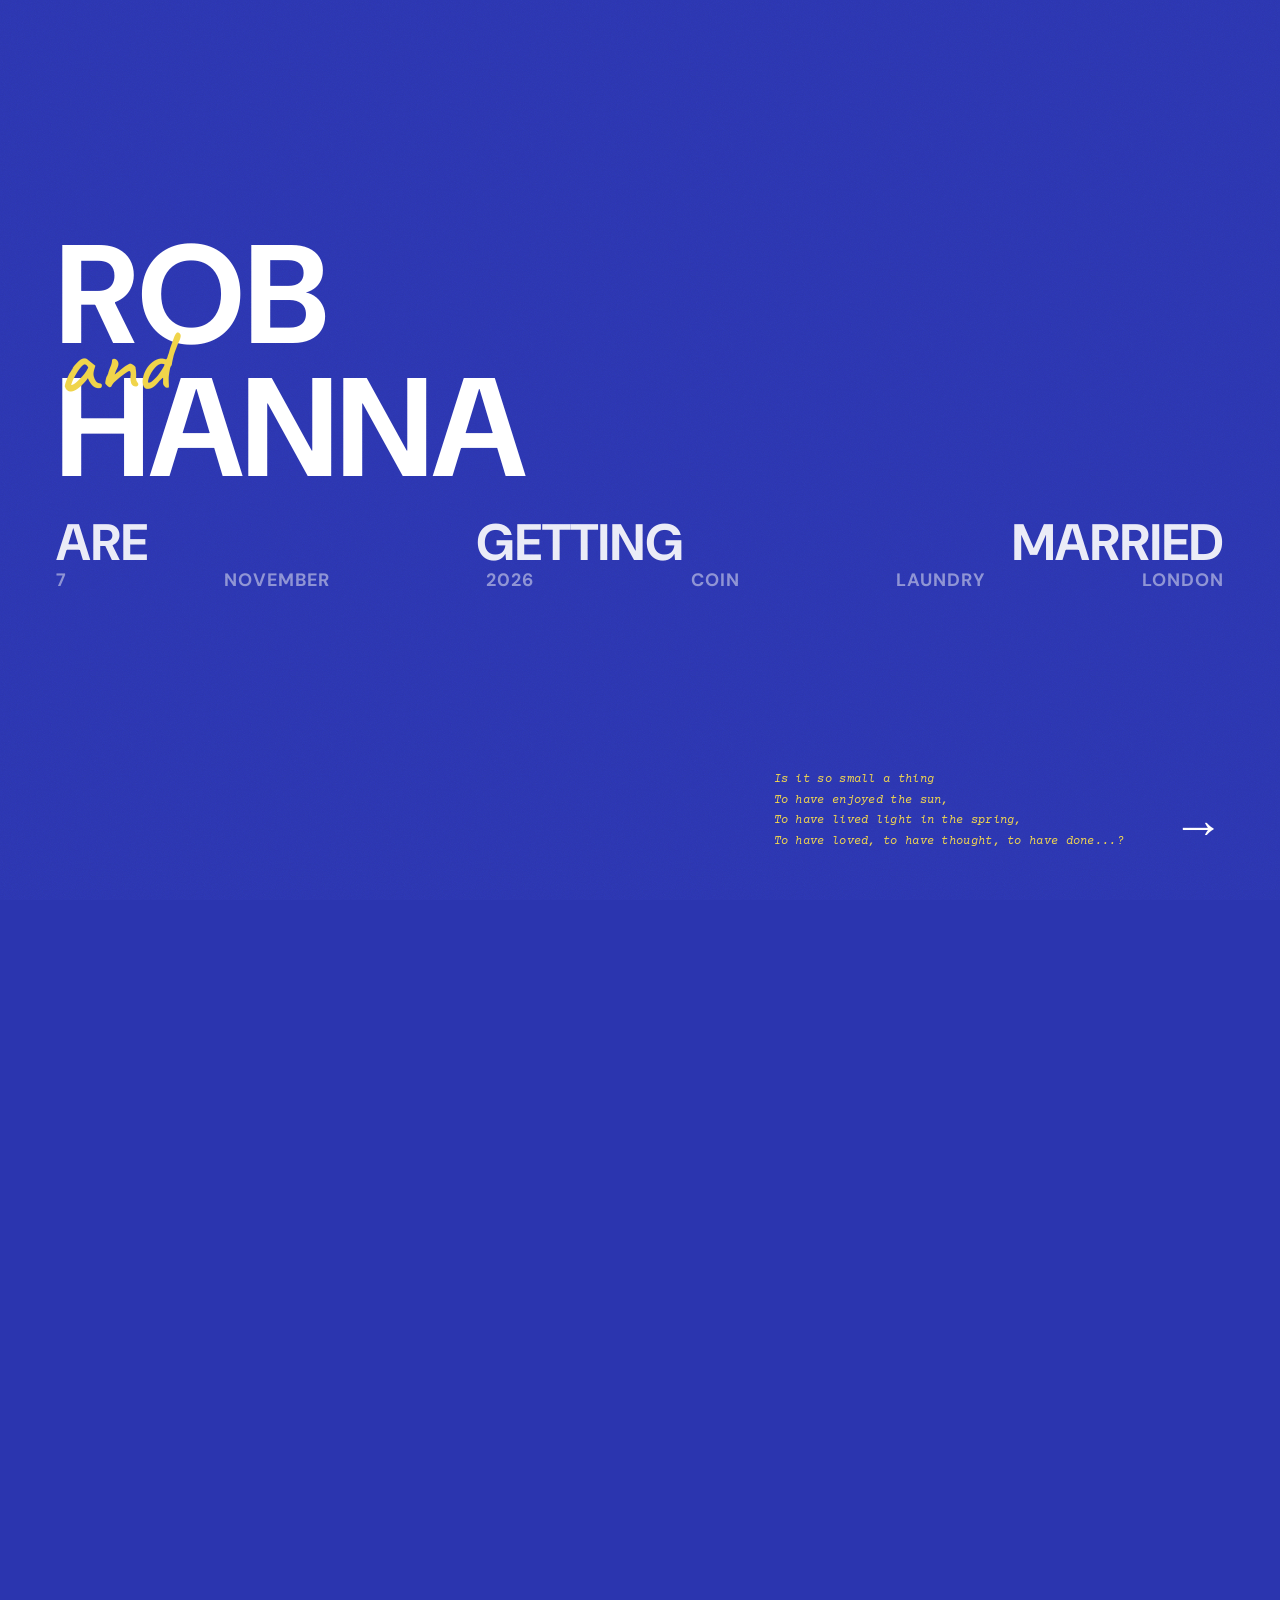
==== index.html @ 5db28fae "some wheel tweaks" ====
<!DOCTYPE html>
<html lang="en">
<head>
<meta charset="UTF-8">
<meta name="viewport" content="width=device-width, initial-scale=1.0">
<title>Rob and Hanna - 7.11.26</title>
<link rel="stylesheet" href="styles.css">
</head>
<body class="entrance-open">

<!-- ENTRANCE -->
<div id="entrance">
  <canvas id="reflections-canvas"></canvas>
  <div id="disco-container"><canvas id="disco-canvas"></canvas></div>

  <div class="entrance-top">
    <div class="eye-chart">
      <div class="eye-names-wrap">
        <span class="eye-line l1">ROB</span>
        <span class="eye-line l3">HANNA</span>
        <span class="eye-are">and</span>
      </div>
      <div class="eye-bottom-row">
        <span class="eye-line l4">ARE</span>
        <span class="eye-line l4">GETTING</span>
        <span class="eye-line l4">MARRIED</span>
      </div>
      <div class="eye-date-row">
        <span class="eye-line l5">7</span>
        <span class="eye-line l5">NOVEMBER</span>
        <span class="eye-line l5">2026</span>
        <span class="eye-line l5">COIN</span>
        <span class="eye-line l5">LAUNDRY</span>
        <span class="eye-line l5">LONDON</span>
      </div>
    </div>
  </div>
  <div class="entrance-bottom">
    <div class="poem">
      <span class="poem-line">Is it so small a thing</span>
      <span class="poem-line">To have enjoyed the sun,</span>
      <span class="poem-line">To have lived light in the spring,</span>
      <span class="poem-line">To have loved, to have thought, to have done...?</span>
    </div>
    <button class="enter-link" onclick="enterSite(); return false;">→</button>
  </div>
</div>

<!-- MAIN SITE -->
<div id="main-site">

  <nav id="nav">
    <span class="nav-brand" onclick="scrollToTop()">Rob and Hanna</span>
    
  </nav>

  <!-- HERO -->
  <div class="hero">
    <div class="hero-nav">
      <a href="#rsvp" onclick="event.preventDefault();smoothTo('rsvp')">RSVP</a>
      <a href="#info" onclick="event.preventDefault();smoothTo('info')">Info</a>
      <a href="#gifts" onclick="event.preventDefault();smoothTo('gifts')">Gifts</a>
    </div>
    <img src="greece.jpg" alt="Rob and Hanna" class="hero-img" onerror="this.style.display='none';" />
    <div class="hero-text">
      
      
    </div>

  </div>

  <!-- RSVP -->
  <div class="section light" id="rsvp">
    <div class="section-inner">

      <div id="rsvp-form-view">
        <span class="section-eyebrow">You're invited</span>
        <h2 class="section-title">Join us</h2>
        <div class="divider"></div><p style="font-family:'Courier Prime',monospace;font-size:15px;color:#666;line-height:1.8;margin-bottom:36px;">Please let us know if you can make it <b>by 01/08/26</b> and send us your song requests for the dancefloor.</p>

        <!-- ATTENDANCE -->
        <label class="field-label">Will you be joining us?</label>
        <div style="display:flex;gap:12px;margin-top:8px;margin-bottom:28px;">
          <button class="toggle-btn active" id="att-yes" onclick="setAttendance(true)">Yes, I'll be there</button>
          <button class="toggle-btn" id="att-no" onclick="setAttendance(false)">Sorry, I can't make it</button>
        </div>

        <!-- NO - just name -->
        <div id="no-rsvp-block" style="display:none;">
          <div class="guests-grid">
            <div class="guest-card">
              <div class="guest-card-title">Your details</div>
              <label class="field-label">Full name</label>
              <input type="text" id="no-name" placeholder="your name..." />
              <div class="form-error" id="no-error"></div>
              <button class="submit-btn" id="submit-no-btn" onclick="submitNo()" style="margin-top:24px;">Send</button>
            </div>
          </div>
        </div>

        <!-- YES - full form -->
        <div id="yes-rsvp-block">
        <div class="guests-grid" id="guests-grid">
          <div class="guest-card" id="col-g1">
            <div class="guest-card-title" id="col1-label">Your details</div>
            <label class="field-label">Full name</label>
            <input type="text" id="g1-name" placeholder="your name..." />
            <label class="field-label">Meal choice</label>
            <div class="pill-grid" id="g1-food-pills">
              <button class="pill" onclick="selectPill(this,'g1-food')">Lamb (wg)</button>
              <button class="pill" onclick="selectPill(this,'g1-food')">Sea Bream (wg) </button>
              <button class="pill" onclick="selectPill(this,'g1-food')">Vegetarian</button>
              <button class="pill" onclick="selectPill(this,'g1-food')">Vegan</button>
            </div>
            <label class="field-label">Allergies or dietary requirements</label>
            <textarea id="g1-allergies" placeholder="let us know of any allergies or dietary requirements..."></textarea>
            <label class="field-label">Star sign</label>
            <div class="pill-grid" id="g1-star-pills">
              <button class="pill" onclick="selectPill(this,'g1-star')">Aries</button>
              <button class="pill" onclick="selectPill(this,'g1-star')">Taurus</button>
              <button class="pill" onclick="selectPill(this,'g1-star')">Gemini</button>
              <button class="pill" onclick="selectPill(this,'g1-star')">Cancer</button>
              <button class="pill" onclick="selectPill(this,'g1-star')">Leo</button>
              <button class="pill" onclick="selectPill(this,'g1-star')">Virgo</button>
              <button class="pill" onclick="selectPill(this,'g1-star')">Libra</button>
              <button class="pill" onclick="selectPill(this,'g1-star')">Scorpio</button>
              <button class="pill" onclick="selectPill(this,'g1-star')">Sagittarius</button>
              <button class="pill" onclick="selectPill(this,'g1-star')">Capricorn</button>
              <button class="pill" onclick="selectPill(this,'g1-star')">Aquarius</button>
              <button class="pill" onclick="selectPill(this,'g1-star')">Pisces</button>
            </div>
            <label class="field-label">Song request</label>
            <div id="g1-song"><div class="song-row"><input type="text" placeholder="song &amp; artist..." /></div></div>
          </div>

        </div>

        <div class="form-error" id="form-error"></div>
        <button class="submit-btn" id="submit-rsvp-btn" onclick="submitRSVP()">Confirm RSVP</button>
        </div><!-- /yes-rsvp-block -->
      </div>

      <div id="rsvp-thankyou" style="display:none;">
        <div class="thankyou-wrap">
          <div class="check-circle">✓</div>
          <h2 class="section-title" style="color:var(--blue);">Thank you</h2>
          <p id="thankyou-msg">Your RSVP has been received.</p>
        </div>
      </div>

    </div>
  </div>

  <!-- INFO -->
  <div class="section light" id="info">
    <div class="section-inner">
      <span class="section-eyebrow">The details</span>
      <h2 class="section-title">On the day</h2>
      <div class="divider"></div>

      <!-- VENUE -->
      <div class="info-card">
        <div class="info-card-title">The Venue</div>
        <p><strong>Coin Laundry</strong><br>70 Exmouth Market, London EC1R 4QP</p>
        <p>Nearest tube: <strong>Farringdon</strong> (5 min walk) or <strong>Angel</strong> (10 min walk)</p>
      </div>

      <!-- TIMELINE -->
      <div class="info-card">
        <div class="info-card-title">The Day</div>
        <div class="alt-timeline">
          <div class="alt-item left"><div class="alt-dot"></div><div><div class="alt-time">3:00pm</div><div class="alt-heading">Arrive</div></div></div>
          <div class="alt-item right"><div class="alt-dot"></div><div><div class="alt-time">3:30pm</div><div class="alt-heading">Welcome Drinks</div><div class="alt-desc">Come say hello</div></div></div>
<div class="alt-item right"><div class="alt-dot"></div><div><div class="alt-time">5:00pm</div><div class="alt-heading">Wedding Breakfast</div><div class="alt-desc">Sit down, eat well, enjoy</div></div></div>
          <div class="alt-item left"><div class="alt-dot"></div><div><div class="alt-time">7:00pm</div><div class="alt-heading">Speeches &amp; Cake</div><div class="alt-desc">Kind words and something sweet</div></div></div>
          <div class="alt-item right"><div class="alt-dot"></div><div><div class="alt-time">8:00pm</div><div class="alt-heading">Dancing</div><div class="alt-desc">The dancefloor is yours</div></div></div>
          <div class="alt-item left"><div class="alt-dot"></div><div><div class="alt-time">Midnight</div><div class="alt-heading">Last Orders</div><div class="alt-desc">You don't have to go home but you can't stay hereeee</div></div></div>
        </div>
        <p class="alt-note"></p>
        </div>

      <div class="info-card">
        <div class="info-card-title">Good to Know</div>
        <p>Dress Code: Wedding Flexible</p>
        <p>Babies in arms are welcome.</p>
      </div>

      <div class="info-card">
        <div class="info-card-title">Questions?</div>
        <p>Drop us a message and we'll get back to you.</p>
      </div>
    </div>
  </div>

  <!-- GIFTS -->
  <div class="section" id="gifts" class="light">
    <div class="section-inner">
      <span class="section-eyebrow">Gifts</span>
      <h2 class="section-title">Gift list</h2>
      <div class="divider"></div>
      <div class="gift-card">
        <p>Honestly we are just excited to spend the day with you but if you'd like to make a small contribution to our honeymoon fund to Thailand and Australia that would be majorly appreciated.</p>
        <p class="gift-soon">More details to be shared closer to the time.</p>
      </div>

      <div class="roulette">
        <div class="roulette-title">Spin the honeymoon wheel</div>
        <p class="roulette-intro">Can't decide what to give? Don't. Let fate assign you one very specific piece of our honeymoon. No refunds, no swaps, no negotiating with the wheel.</p>

        <div class="roulette-stage">
          <div class="wheel-slot">
            <div class="wheel-wrap">
              <canvas id="wheel" width="900" height="900" aria-label="Honeymoon gift roulette wheel"></canvas>
            </div>
            <button class="spin-btn" id="spin-btn" onclick="spinWheel()">Spin!</button>
          </div>

          <div class="roulette-panel">
            <div class="roulette-result" id="roulette-result" aria-live="polite"></div>
          </div>
        </div>

        <p class="roulette-smallprint">Entirely optional, mildly ridiculous, and genuinely appreciated. The wheel is not legally binding.</p>
      </div>
    </div>
  </div>

  <footer>
    <div class="footer-date">7 · XI · MMXXVI · London</div>
  </footer>

</div>

<script src="app.js"></script>

<script type="module" src="discoball.js"></script>
</body>
</html>
---- styles.css ----
@import url('https://fonts.googleapis.com/css2?family=Cormorant+Garamond:wght@300;400;500;600&family=DM+Sans:wght@200;300;400;500&family=Bodoni+Moda:ital,opsz,wght@0,6..96,400;0,6..96,700;0,6..96,900;1,6..96,400&family=Great+Vibes&family=Caveat:wght@400;500&family=Courier+Prime:ital@0;1&display=swap');

:root {
  --blue: #2b35af;
  --blue-dark: #1e2680;
  --blue-mid: #3540c0;
  --burgundy: #2b35af;
  --blue-grey: #7A9EA8;
  --red: #f0d44a;
  --pink: #d4607a;
  --cream: #f7f8fc;
  --cream-light: #f7f8fc;
  --gold: #7A9EA8;
  --white: #ffffff;
  --muted: rgba(43,53,175,0.45);
  --border: rgba(43,53,175,0.12);
}

* { box-sizing: border-box; margin: 0; padding: 0; }
html { scroll-behavior: smooth; }

body {
  background: var(--blue);
  color: var(--white);
  font-family: 'DM Sans', sans-serif;
  font-weight: 300;
  min-height: 100vh;
  overflow-x: hidden;
}

body.entrance-open {
  overflow: hidden;
}


/* HERO NAV */
.hero-nav {
  position: absolute;
  top: 20px;
  left: 24px;
  z-index: 10;
  display: flex;
  gap: 28px;
}

.hero-nav a {
  font-family: 'DM Sans', sans-serif;
  font-weight: 800;
  font-size: 15px;
  color: white;
  text-decoration: none;
  text-transform: uppercase;
  letter-spacing: 2px;
  transition: opacity 0.2s;
}

.hero-nav a:hover { opacity: 0.6; }

a:focus-visible,
button:focus-visible,
input[type="text"]:focus-visible,
input[type="password"]:focus-visible {
  outline: 2px solid var(--pink);
  outline-offset: 3px;
}

/* ENTRANCE */
#entrance {
  position: fixed;
  inset: 0;
  background: var(--blue);
  z-index: 1000;
  display: flex;
  flex-direction: column;
  justify-content: space-between;
  padding: 48px 56px;
  transition: opacity 0.8s ease;
}

#entrance::after {
  content: '';
  position: absolute;
  inset: 0;
  pointer-events: none;
  opacity: 0.18;
  background-image: url("data:image/svg+xml,%3Csvg viewBox='0 0 256 256' xmlns='http://www.w3.org/2000/svg'%3E%3Cfilter id='noise'%3E%3CfeTurbulence type='fractalNoise' baseFrequency='0.9' numOctaves='4' stitchTiles='stitch'/%3E%3C/filter%3E%3Crect width='100%25' height='100%25' filter='url(%23noise)'/%3E%3C/svg%3E");
  background-size: 200px 200px;
  mix-blend-mode: overlay;
}

#entrance.fade-out {
  opacity: 0;
  pointer-events: none;
}

.entrance-top {
  flex: 1;
  display: flex;
  flex-direction: column;
  align-items: center;
  justify-content: center;
}

.eye-chart {
  display: flex;
  flex-direction: column;
  width: 100%;
}

.eye-line {
  font-family: 'DM Sans', sans-serif;
  font-weight: 700;
  color: white;
  text-transform: uppercase;
  line-height: 0.95;
  display: block;
}

.eye-line.l1 { font-size: clamp(52px, 11vw, 140px); }
.eye-line.l2 { font-size: clamp(52px, 11vw, 140px); opacity: 0.85; }
.eye-line.l3 { font-size: clamp(52px, 11vw, 140px); }
.eye-names-wrap {
  position: relative;
  display: flex;
  flex-direction: column;
  line-height: 0.95;
}

.eye-are {
  font-family: 'Caveat', cursive;
  font-size: clamp(36px, 7vw, 88px);
  color: #f0d44a;
  font-weight: 500;
  position: absolute;
  top: 50%;
  left: 0;
  transform: translateY(-50%) rotate(-3deg);
  line-height: 1;
  z-index: 2;
  white-space: nowrap;
}
.eye-bottom-row {
  display: flex;
  justify-content: space-between;
  width: 100%;
  margin-top: 24px;
}
.eye-line.l4 { font-size: clamp(20px, 4vw, 52px); opacity: 0.9; }
.eye-date-row {
  display: flex;
  justify-content: space-between;
  width: 100%;
  margin-top: 4px;
}
.eye-line.l5 { font-size: clamp(9px, 1.5vw, 18px); opacity: 0.45; letter-spacing: 1px; }

.entrance-bottom {
  display: flex;
  align-items: flex-end;
  justify-content: space-between;
}

.entrance-bottom-right {
  display: flex;
  align-items: flex-end;
  gap: 20px;
}

.poem {
  max-width: 360px;
  margin-left: auto;
  margin-right: 48px;
}

.poem-line {
  font-family: 'Courier Prime', monospace;
  font-size: 12px;
  font-style: italic;
  font-weight: 400;
  color: #f0d44a;
  line-height: 1.7;
  display: block;
  text-align: left;
  letter-spacing: 0.3px;
}


@keyframes fadeUp { to { opacity: 1; transform: translateY(0); } }
@keyframes fadeInFull { to { opacity: 1; } }
@keyframes fadeInHalf { to { opacity: 1; } }

.enter-link {
  background: none;
  border: none;
  color: white;
  font-size: 52px;
  font-weight: 500;
  cursor: pointer;
  padding: 0;
  text-decoration: none;
  transition: all 0.3s;
  line-height: 1;
  align-self: flex-end;
}
.enter-link:hover { transform: translateX(12px); opacity: 0.7; }

/* MAIN SITE */
#main-site { 
  opacity: 0;
  min-height: 100vh;
  pointer-events: none;
}
#main-site.visible { 
  opacity: 1;
  pointer-events: all;
  transition: opacity 0.4s ease;
}

/* NAV */
nav {
  display: none;
}

.nav-brand { display: none; }

.nav-links { display: flex; gap: 0; list-style: none; }

.nav-links li::after {
  content: ',';
  font-family: 'DM Sans', sans-serif;
  font-size: 13px;
  color: white;
  margin-right: 6px;
}

.nav-links li:last-child::after { content: ''; margin-right: 0; }

.nav-links a {
  font-family: 'DM Sans', sans-serif;
  font-size: 13px;
  color: var(--blue);
  text-decoration: none;
  transition: opacity 0.2s;
  margin-right: 2px;
}
.nav-links a:hover { opacity: 0.6; }

.nav-toggle {
  display: none;
  background: none;
  border: none;
  color: var(--blue);
  font-size: 22px;
  cursor: pointer;
}

/* HERO */
.hero {
  width: 100%;
  height: 100vh;
  position: relative;
  display: flex;
  align-items: flex-end;
  overflow: hidden;
}

.hero-img {
  position: absolute;
  inset: 0;
  width: 100%;
  height: 100%;
  object-fit: cover;
  object-position: center 65%;
  filter: none;
}

.hero::before {
  display: none;
}

.hero-text {
  position: relative;
  z-index: 2;
  padding: 48px;
  width: 100%;
}

.hero-names {
  font-family: 'DM Sans', sans-serif;
  font-size: clamp(52px, 8vw, 96px);
  font-weight: 400;
  font-style: normal;
  color: var(--white);
  line-height: 0.95;
  display: block;
  margin-bottom: 14px;
  letter-spacing: -1px;
}

.hero-date {
  font-family: 'DM Sans', sans-serif;
  font-size: 12px;
  letter-spacing: 2px;
  color: rgba(255,255,255,0.65);
  display: block;
}

.hero-scroll {
  position: absolute;
  bottom: 32px;
  right: 48px;
  z-index: 2;
  font-family: 'DM Sans', sans-serif;
  font-size: 9px;
  letter-spacing: 3px;
  text-transform: uppercase;
  color: rgba(255,255,255,0.35);
  animation: bounce 2s ease-in-out infinite;
}

@keyframes bounce {
  0%, 100% { transform: translateY(0); }
  50% { transform: translateY(6px); }
}

/* DISCO THREE BALL */
#disco-container {
  position: absolute;
  top: 0;
  right: 0;
  width: 200px;
  height: 280px;
  z-index: 6;
  pointer-events: none;
}
#disco-container canvas { display: block; }

/* DISCO REFLECTIONS */
#reflections-canvas {
  position: absolute;
  inset: 0;
  width: 100%;
  height: 100%;
  z-index: 1;
  pointer-events: none;
}

/* SECTIONS */
.section { padding: 90px 48px; }
.section-inner { max-width: 780px; margin: 0 auto; }
.section.light { background: var(--cream); color: var(--burgundy); }
.section.dark { background: var(--burgundy); color: var(--cream); }

.section-eyebrow {
  font-family: 'Courier Prime', monospace;
  font-size: 10px;
  letter-spacing: 4px;
  text-transform: uppercase;
  color: var(--pink);
  margin-bottom: 14px;
  display: block;
}

.section-title {
  font-family: 'DM Sans', sans-serif;
  font-size: clamp(36px, 6vw, 58px);
  font-style: normal;
  font-weight: 700;
  text-transform: uppercase;
  letter-spacing: -1px;
  font-weight: 400;
  line-height: 1.05;
  margin-bottom: 24px;
}

.section.light .section-title { color: var(--blue); }
.section.dark .section-title { color: var(--white); }
.section[style*="fdf8e8"] .section-title { color: var(--burgundy); }
.section[style*="fdf8e8"] .section-eyebrow { color: var(--gold); }

.divider { width: 40px; height: 1px; background: var(--yellow); margin-bottom: 36px; }




/* STAR DROPDOWN */
.star-dropdown {
  width: 100%;
  border: none;
  border-bottom: 1px solid rgba(43,53,175,0.15);
  background: transparent;
  padding: 8px 0;
  font-family: 'Courier Prime', monospace;
  font-size: 14px;
  font-weight: 400;
  color: var(--burgundy);
  outline: none;
  cursor: pointer;
  -webkit-appearance: none;
  appearance: none;
  background-image: url("data:image/svg+xml,%3Csvg xmlns='http://www.w3.org/2000/svg' width='12' height='8' viewBox='0 0 12 8'%3E%3Cpath d='M1 1l5 5 5-5' stroke='%23999' stroke-width='1.5' fill='none' stroke-linecap='round'/%3E%3C/svg%3E");
  background-repeat: no-repeat;
  background-position: right 4px center;
}
.star-dropdown:focus { border-bottom-color: var(--blue); }



/* DRAWING */
.drawing-wrap {
  display: flex;
  justify-content: center;
  margin-top: 24px;
  pointer-events: none;
}

.drawing-img {
  width: 220px;
  opacity: 0.95;
  mix-blend-mode: screen;
}

/* TIMELINE */
.timeline { display: flex; flex-direction: column; gap: 0; margin-top: 16px; }

.timeline-item {
  display: grid;
  grid-template-columns: 20px 2px 1fr;
  gap: 0 16px;
  align-items: flex-start;
  min-height: 60px;
}

.timeline-icon {
  font-size: 18px;
  padding-top: 4px;
  text-align: center;
  color: var(--blue-grey);
  font-family: 'DM Sans', sans-serif;
  font-weight: 300;
}

.timeline-line {
  width: 2px;
  background: var(--blue-grey);
  margin: 6px auto 0;
  flex: 1;
  min-height: 60px;
}

.timeline-item.last .timeline-line { display: none; }

.timeline-content { padding-bottom: 20px; }

.timeline-time {
  font-family: 'Courier Prime', monospace;
  font-size: 10px;
  letter-spacing: 2px;
  text-transform: uppercase;
  color: var(--red);
  margin-bottom: 3px;
}

.timeline-heading {
  font-family: 'Courier Prime', monospace;
  font-size: 15px;
  font-weight: 700;
  text-transform: uppercase;
  letter-spacing: 1px;
  color: var(--burgundy);
  margin-bottom: 3px;
}

.timeline-desc {
  font-family: 'Courier Prime', monospace;
  font-size: 12px;
  color: #888;
  font-style: normal;
  letter-spacing: 0.5px;
}

/* RSVP */
.party-toggle { display: flex;  gap: 12px; margin-bottom: 32px; }
.party-label { font-family: 'Courier Prime', monospace; font-size: 10px; letter-spacing: 3px; text-transform: uppercase; color: #888; }

.toggle-btn {
  padding: 10px 24px;
  border: 1px solid rgba(43,53,175,0.15);
  font-family: 'Courier Prime', monospace;
  font-size: 10px;
  letter-spacing: 2px;
  text-transform: uppercase;
  cursor: pointer;
  background: transparent;
  color: var(--blue);
  transition: all 0.2s;
}
.toggle-btn.active { background: var(--pink); color: white; border-color: var(--pink); }

.guests-grid { display: grid; grid-template-columns: 1fr; gap: 28px; margin-bottom: 24px; }
.guests-grid.two-up { grid-template-columns: 1fr 1fr; }

.guest-card {
  background: white;
  border: 1px solid rgba(43,53,175,0.1);
  padding: 36px;
}
.guest-card:first-child { transform: rotate(-0.3deg); box-shadow: 3px 3px 0 var(--pink); }
.guest-card:last-child  { transform: rotate(0.3deg);  box-shadow: 3px 3px 0 var(--pink); }
.guest-card.hidden { display: none; }

.guest-card-title {
  font-family: 'DM Sans', sans-serif;
  font-size: 22px;
  font-style: normal;
  color: var(--blue);
  margin-bottom: 24px;
  padding-bottom: 16px;
  border-bottom: 1px solid rgba(43,53,175,0.1);
}

.field-label {
  display: block;
  font-family: 'Courier Prime', monospace;
  font-size: 10px;
  letter-spacing: 3px;
  text-transform: uppercase;
  color: #999;
  margin-bottom: 10px;
  margin-top: 24px;
}

input[type="text"], input[type="password"] {
  width: 100%;
  border: none;
  border-bottom: 1px solid rgba(43,53,175,0.15);
  background: transparent;
  padding: 8px 0;
  font-family: 'DM Sans', sans-serif;
  font-size: 15px;
  font-weight: 300;
  color: var(--blue);
  outline: none;
  transition: border-color 0.2s;
}
input:focus { border-bottom-color: var(--blue); }
input::placeholder { color: #ccc; }

textarea {
  width: 100%;
  border: none;
  border-bottom: 1px solid rgba(43,53,175,0.15);
  background: transparent;
  padding: 8px 0;
  font-family: 'DM Sans', sans-serif;
  font-size: 15px;
  font-weight: 300;
  color: var(--blue);
  outline: none;
  transition: border-color 0.2s;
  resize: none;
  min-height: 60px;
}
textarea:focus { border-bottom-color: var(--blue); }
textarea::placeholder { color: #ccc; }

.pill-grid { display: flex; flex-wrap: wrap; gap: 8px; margin-top: 6px; }

.pill {
  padding: 7px 16px;
  border: 1px solid rgba(43,53,175,0.15);
  font-family: 'Courier Prime', monospace;
  font-size: 11px;
  letter-spacing: 1px;
  cursor: pointer;
  background: transparent;
  color: var(--blue);
  transition: all 0.15s;
}
.pill:hover { border-color: var(--blue); }
.pill.selected { background: var(--pink); color: white; border-color: var(--pink); }

.song-row { display: flex; gap: 8px;  margin-bottom: 10px; }
.song-row input { flex: 1; }

.add-song-btn {
  font-family: 'DM Sans', sans-serif;
  font-size: 9px;
  letter-spacing: 2px;
  text-transform: uppercase;
  background: none;
  border: 1px dashed rgba(43,53,175,0.2);
  padding: 8px 16px;
  cursor: pointer;
  color: #999;
  margin-top: 8px;
  transition: all 0.15s;
}
.add-song-btn:hover { border-color: var(--blue); color: var(--blue); }

.form-error { font-size: 12px; color: #c0392b; margin-top: 16px; display: none; letter-spacing: 0.5px; }

.submit-btn {
  width: 100%;
  margin-top: 36px;
  padding: 20px;
  background: var(--blue);
  color: white;
  border: none;
  font-family: 'Courier Prime', monospace;
  font-size: 10px;
  letter-spacing: 4px;
  text-transform: uppercase;
  cursor: pointer;
  transition: background 0.2s;
}
.submit-btn:hover { background: var(--pink); }

/* THANK YOU */
.thankyou-wrap { max-width: 480px; margin: 0 auto; padding: 60px 24px;  }
.check-circle {
  width: 56px; height: 56px;
  border: 1px solid var(--blue);
  border-radius: 50%;
  display: flex;
  align-items: center;
  justify-content: center;
  margin: 0 auto 32px;
  font-size: 18px;
  line-height: 1;
  color: var(--blue);
  animation: popIn 0.4s cubic-bezier(0.34,1.56,0.64,1);
}
@keyframes popIn { from { transform: scale(0); } to { transform: scale(1); } }
.thankyou-wrap p { font-size: 14px; color: #666; line-height: 1.8; margin-bottom: 28px; }
.text-link {
  font-size: 9px; letter-spacing: 3px; text-transform: uppercase;
  color: #999; background: none; border: none; cursor: pointer;
  text-decoration: underline; text-underline-offset: 3px; font-family: 'DM Sans', sans-serif;
}



/* GIFTS */
.gift-card { background: white; border: 1px solid rgba(43,53,175,0.1); padding: 40px; margin-bottom: 20px; transform: rotate(-0.3deg); box-shadow: 3px 3px 0 var(--pink); }
.gift-card p { font-family: 'Courier Prime', monospace; font-size: 14px; color: #555; line-height: 1.8; margin-bottom: 20px; }
.gift-btn { display: inline-block; padding: 14px 32px; background: var(--blue); color: white; text-decoration: none; font-family: 'DM Sans', sans-serif; font-size: 10px; letter-spacing: 3px; text-transform: uppercase; transition: background 0.2s; }
.gift-btn:hover { background: var(--blue-mid); }
.gift-note { font-family: 'Courier Prime', monospace; font-size: 12px; color: #aaa; margin-top: 12px; font-style: italic; }
.gift-soon { font-family: 'Courier Prime', monospace; font-size: 12px; color: #aaa; font-style: italic; margin-top: 0; }

/* GIFT ROULETTE */
.roulette { background: #fff6e0; border: 3px solid #2f1b0e; padding: 40px; margin-bottom: 20px; transform: rotate(-0.6deg); box-shadow: 6px 6px 0 #ff2e88; text-align: center; }
.roulette-title { font-family: 'DM Sans', sans-serif; font-size: 28px; font-weight: 700; letter-spacing: -0.5px; color: #f25c1e; text-transform: uppercase; text-shadow: 2px 2px 0 #ffc233; margin-bottom: 14px; }
.roulette-intro { font-family: 'Courier Prime', monospace; font-size: 14px; color: #6b4a2a; line-height: 1.8; margin-bottom: 28px; }
/* Only the right half of the wheel shows: its centre sits on the left edge of the window. */
.roulette-stage { display: flex; flex-direction: column; align-items: center; gap: 30px; margin-bottom: 4px; }
/* nudged by half the button's overhang so wheel + button sit centred together */
.wheel-slot { position: relative; flex: 0 0 auto; transform: translateX(-57px); --disc: 440px; --edge: 7px; --flare: 16px; }
/* The cut edge: the same wedge, grown outwards, showing through as a dark border. */
.wheel-slot::before {
  content: ''; position: absolute; z-index: 0; background: #2f1b0e;
  inset: calc(var(--flare) * -1) calc(var(--edge) * -1);
  clip-path: polygon(0 50%, 100% 0, 100% 100%);
  -webkit-mask: radial-gradient(circle at var(--edge) 50%, #000 0 calc(var(--disc) + var(--edge)), transparent calc(var(--disc) + var(--edge) + 1px));
          mask: radial-gradient(circle at var(--edge) 50%, #000 0 calc(var(--disc) + var(--edge)), transparent calc(var(--disc) + var(--edge) + 1px));
}
/* A wedge cut out of the card: apex on the wheel's hub, opening out to the rim. */
.wheel-wrap {
  position: relative; z-index: 1; width: 445px; height: 640px; overflow: hidden;
  clip-path: polygon(0 50%, 100% 0, 100% 100%);
}
#wheel {
  position: absolute; top: 50%; left: 0; width: 880px; height: 880px;
  transform: translate(-50%, -50%); border-radius: 50%;
}
.spin-btn {
  position: absolute; top: 50%; left: calc(100% + 18px); transform: translateY(-50%); z-index: 3;
  background: #ff2e88; color: #fff6e0; border: 3px solid #2f1b0e; border-radius: 999px;
  padding: 16px 24px; cursor: pointer; box-shadow: 4px 4px 0 #2f1b0e;
  font-family: 'DM Sans', sans-serif; font-size: 13px; font-weight: 700; letter-spacing: 2px;
  text-transform: uppercase; white-space: nowrap; transition: transform 0.12s, background 0.2s;
}
.spin-btn::before {
  content: ''; position: absolute; left: -22px; top: 50%; transform: translateY(-50%);
  border-top: 13px solid transparent; border-bottom: 13px solid transparent;
  border-right: 22px solid #2f1b0e;
}
.spin-btn:hover:not(:disabled) { background: #ff5ea3; transform: translateY(-50%) scale(1.05) rotate(-2deg); }
.spin-btn:active:not(:disabled) { transform: translateY(-50%) scale(0.97); box-shadow: 2px 2px 0 #2f1b0e; }
.spin-btn:disabled { cursor: not-allowed; background: #f2b705; color: #2f1b0e; }
.roulette-panel { width: 100%; max-width: 460px; text-align: left; }
.roulette-result { margin-top: 22px; min-height: 10px; }
.result-card { background: #ffffff; border: 3px solid #2f1b0e; box-shadow: 4px 4px 0 #00a9a5; padding: 26px 22px; animation: resultIn 0.45s ease-out; }
@keyframes resultIn { from { opacity: 0; transform: translateY(10px) scale(0.97); } to { opacity: 1; transform: none; } }
.result-eyebrow { font-family: 'DM Sans', sans-serif; font-size: 9px; letter-spacing: 3px; text-transform: uppercase; color: #00a9a5; margin-bottom: 10px; }
.result-item { font-family: 'Bodoni Moda', serif; font-size: 24px; line-height: 1.3; color: var(--blue); margin-bottom: 6px; }
.result-price { font-family: 'Courier Prime', monospace; font-size: 13px; color: #f25c1e; margin-bottom: 8px; }
.result-blurb { font-family: 'Courier Prime', monospace; font-size: 12px; color: #777; font-style: italic; line-height: 1.7; margin-bottom: 20px; }
.result-actions { display: flex; gap: 12px; flex-wrap: wrap; }
.respin-btn {
  padding: 14px 26px; background: none; border: 1px solid rgba(43,53,175,0.3); color: var(--blue);
  font-family: 'DM Sans', sans-serif; font-size: 10px; letter-spacing: 3px; text-transform: uppercase; cursor: pointer; transition: background 0.2s;
}
.respin-btn:hover { background: rgba(43,53,175,0.06); }
.roulette-smallprint { font-family: 'Courier Prime', monospace; font-size: 12px; color: #aaa; font-style: italic; margin-top: 22px; line-height: 1.7; }

@media (max-width: 768px) {
  .roulette { padding: 28px 20px; }
  .result-item { font-size: 20px; }
  /* only the wheel row spills into the card's padding; the text keeps it */
  .roulette-stage { gap: 26px; margin: 0 -14px; }
  /* As big as the card allows once the pointer button has its space. */
  .wheel-slot { transform: translateX(-37px); --disc: min(240px, calc(100vw - 153px)); --edge: 5px; --flare: 10px; }
  .wheel-wrap { width: calc(var(--disc) + 5px); height: calc(var(--disc) * 1.45); }
  #wheel { width: calc(var(--disc) * 2); height: calc(var(--disc) * 2); }
  .spin-btn { padding: 10px 12px; font-size: 11px; left: calc(100% + 8px); }
  .roulette-panel { max-width: none; }
}

/* INFO */
.info-card { background: white; border: 1px solid rgba(43,53,175,0.1); padding: 32px; margin-bottom: 16px; }
.info-card:nth-child(odd) { transform: rotate(-0.2deg); }
.info-card:nth-child(even) { transform: rotate(0.2deg); }
.info-card-title { font-family: 'DM Sans', sans-serif; font-size: 26px; font-style: normal;
  font-weight: 700;
  letter-spacing: -0.5px; color: var(--pink); margin-bottom: 14px; padding-bottom: 12px; border-bottom: 1px solid rgba(43,53,175,0.1); }
.info-card p { font-family: 'Courier Prime', monospace; font-size: 13px; color: #555; line-height: 1.8; margin-bottom: 6px; }
.info-card strong { color: var(--blue); font-weight: 500; }
.schedule-row { display: flex; gap: 20px; margin-bottom: 10px; }
.schedule-time { font-size: 10px; letter-spacing: 2px; color: var(--blue); min-width: 50px; margin-top: 3px; text-transform: uppercase; }
.schedule-event { font-size: 14px; color: #555; }

/* FOOTER */
footer { background: var(--blue); padding: 48px;  }
.footer-names { font-family: 'DM Sans', sans-serif; font-size: 24px; font-style: normal;
  font-weight: 700; color: var(--white); margin-bottom: 10px; }
.footer-date { font-size: 10px; letter-spacing: 4px; text-transform: uppercase; color: var(--blue); }

/* RESPONSIVE */
@media (max-width: 768px) {
  nav { padding: 20px 24px; }
  nav.scrolled { padding: 14px 24px; }
  .nav-links { display: none; }
  .nav-toggle { display: block; }
  .nav-links.open { display: flex; flex-direction: column; position: fixed; inset: 0; background: var(--cream);  justify-content: center; gap: 32px; z-index: 99; }
  .nav-links.open li::after { display: none; }
  .nav-links.open a { font-size: 20px; letter-spacing: 2px; color: var(--blue); }
  .hero-text { padding: 32px 24px; }
  .hero-scroll { right: 24px; }
  .section { padding: 60px 24px; }
  .guests-grid.two-up { grid-template-columns: 1fr; }
  footer { padding: 40px 24px; }
}

.alt-timeline { position: relative; padding: 12px 0 8px; margin-top: 8px; }
.alt-timeline::before { content: ''; position: absolute; left: 50%; top: 0; bottom: 0; width: 1px; background: rgba(43,53,175,0.15); transform: translateX(-50%); }
.alt-item { display: flex; align-items: flex-start; margin-bottom: 28px; position: relative; width: 100%; }
.alt-item.left { padding-right: calc(50% + 28px); justify-content: flex-end; text-align: right; }
.alt-item.right { padding-left: calc(50% + 28px); justify-content: flex-start; text-align: left; }
.alt-dot { position: absolute; left: 50%; top: 5px; transform: translateX(-50%); width: 8px; height: 8px; border-radius: 50%; background: var(--blue); border: 2px solid white; box-shadow: 0 0 0 1px var(--blue); z-index: 2; }
.alt-time { font-family: 'Courier Prime', monospace; font-size: 10px; letter-spacing: 2px; text-transform: uppercase; color: var(--blue-grey); margin-bottom: 3px; }
.alt-heading { font-family: 'DM Sans', sans-serif; font-size: 18px; font-style: normal;
  font-weight: 700; color: var(--pink); margin-bottom: 2px; }
.alt-desc { font-family: 'Courier Prime', monospace; font-size: 11px; color: #999; }
.alt-note { font-family: 'Courier Prime', monospace; font-size: 11px; color: #bbb; text-align: center; margin-top: 8px; font-style: italic; }
@media (max-width: 768px) {
  .alt-timeline::before { left: 12px; transform: none; }
  .alt-dot { left: 12px; transform: none; }
  .alt-item.left, .alt-item.right {
    padding-left: 36px;
    padding-right: 0;
    text-align: left;
    justify-content: flex-start;
  }
}
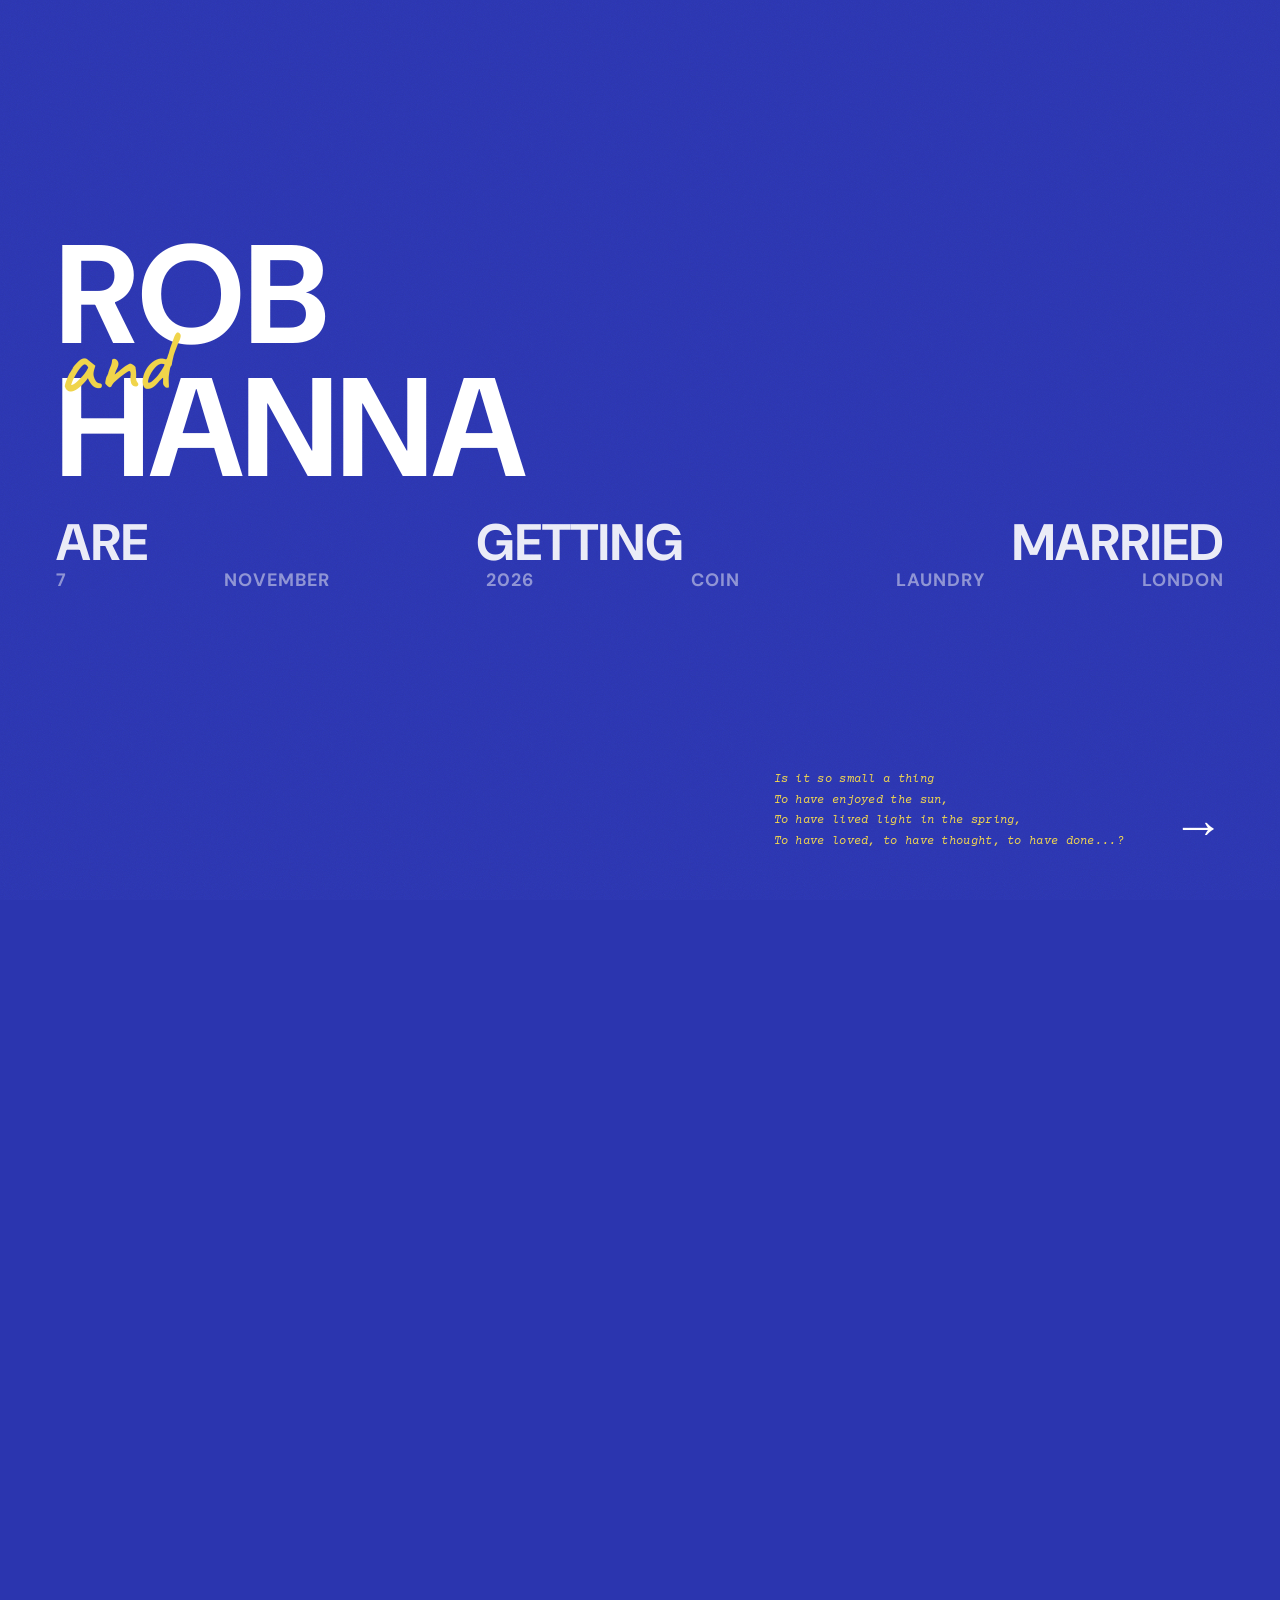
==== commit 71b85bb5: "removed rsvp form" ====
--- a/index.html
+++ b/index.html
@@ -4,7 +4,552 @@
 <meta charset="UTF-8">
 <meta name="viewport" content="width=device-width, initial-scale=1.0">
 <title>Rob and Hanna - 7.11.26</title>
-<link rel="stylesheet" href="styles.css">
+<style>
+@import url('https://fonts.googleapis.com/css2?family=Cormorant+Garamond:wght@300;400;500;600&family=DM+Sans:wght@200;300;400;500&family=Bodoni+Moda:ital,opsz,wght@0,6..96,400;0,6..96,700;0,6..96,900;1,6..96,400&family=Great+Vibes&family=Caveat:wght@400;500&family=Courier+Prime:ital@0;1&display=swap');
+
+:root {
+  --blue: #2b35af;
+  --blue-dark: #1e2680;
+  --blue-mid: #3540c0;
+  --burgundy: #2b35af;
+  --blue-grey: #7A9EA8;
+  --red: #f0d44a;
+  --pink: #d4607a;
+  --cream: #f7f8fc;
+  --cream-light: #f7f8fc;
+  --gold: #7A9EA8;
+  --white: #ffffff;
+  --muted: rgba(43,53,175,0.45);
+  --border: rgba(43,53,175,0.12);
+}
+
+* { box-sizing: border-box; margin: 0; padding: 0; }
+html { scroll-behavior: smooth; }
+
+body {
+  background: var(--blue);
+  color: var(--white);
+  font-family: 'DM Sans', sans-serif;
+  font-weight: 300;
+  min-height: 100vh;
+  overflow-x: hidden;
+}
+
+body.entrance-open {
+  overflow: hidden;
+}
+
+
+/* HERO NAV */
+.hero-nav {
+  position: absolute;
+  top: 20px;
+  left: 24px;
+  z-index: 10;
+  display: flex;
+  gap: 28px;
+}
+
+.hero-nav a {
+  font-family: 'DM Sans', sans-serif;
+  font-weight: 800;
+  font-size: 15px;
+  color: white;
+  text-decoration: none;
+  text-transform: uppercase;
+  letter-spacing: 2px;
+  transition: opacity 0.2s;
+}
+
+.hero-nav a:hover { opacity: 0.6; }
+
+a:focus-visible,
+button:focus-visible,
+input[type="text"]:focus-visible,
+input[type="password"]:focus-visible {
+  outline: 2px solid var(--pink);
+  outline-offset: 3px;
+}
+
+/* ENTRANCE */
+#entrance {
+  position: fixed;
+  inset: 0;
+  background: var(--blue);
+  z-index: 1000;
+  display: flex;
+  flex-direction: column;
+  justify-content: space-between;
+  padding: 48px 56px;
+  transition: opacity 0.8s ease;
+}
+
+#entrance::after {
+  content: '';
+  position: absolute;
+  inset: 0;
+  pointer-events: none;
+  opacity: 0.18;
+  background-image: url("data:image/svg+xml,%3Csvg viewBox='0 0 256 256' xmlns='http://www.w3.org/2000/svg'%3E%3Cfilter id='noise'%3E%3CfeTurbulence type='fractalNoise' baseFrequency='0.9' numOctaves='4' stitchTiles='stitch'/%3E%3C/filter%3E%3Crect width='100%25' height='100%25' filter='url(%23noise)'/%3E%3C/svg%3E");
+  background-size: 200px 200px;
+  mix-blend-mode: overlay;
+}
+
+#entrance.fade-out {
+  opacity: 0;
+  pointer-events: none;
+}
+
+.entrance-top {
+  flex: 1;
+  display: flex;
+  flex-direction: column;
+  align-items: center;
+  justify-content: center;
+}
+
+.eye-chart {
+  display: flex;
+  flex-direction: column;
+  width: 100%;
+}
+
+.eye-line {
+  font-family: 'DM Sans', sans-serif;
+  font-weight: 700;
+  color: white;
+  text-transform: uppercase;
+  line-height: 0.95;
+  display: block;
+}
+
+.eye-line.l1 { font-size: clamp(52px, 11vw, 140px); }
+.eye-line.l2 { font-size: clamp(52px, 11vw, 140px); opacity: 0.85; }
+.eye-line.l3 { font-size: clamp(52px, 11vw, 140px); }
+.eye-names-wrap {
+  position: relative;
+  display: flex;
+  flex-direction: column;
+  line-height: 0.95;
+}
+
+.eye-are {
+  font-family: 'Caveat', cursive;
+  font-size: clamp(36px, 7vw, 88px);
+  color: #f0d44a;
+  font-weight: 500;
+  position: absolute;
+  top: 50%;
+  left: 0;
+  transform: translateY(-50%) rotate(-3deg);
+  line-height: 1;
+  z-index: 2;
+  white-space: nowrap;
+}
+.eye-bottom-row {
+  display: flex;
+  justify-content: space-between;
+  width: 100%;
+  margin-top: 24px;
+}
+.eye-line.l4 { font-size: clamp(20px, 4vw, 52px); opacity: 0.9; }
+.eye-date-row {
+  display: flex;
+  justify-content: space-between;
+  width: 100%;
+  margin-top: 4px;
+}
+.eye-line.l5 { font-size: clamp(9px, 1.5vw, 18px); opacity: 0.45; letter-spacing: 1px; }
+
+.entrance-bottom {
+  display: flex;
+  align-items: flex-end;
+  justify-content: space-between;
+}
+
+.entrance-bottom-right {
+  display: flex;
+  align-items: flex-end;
+  gap: 20px;
+}
+
+.poem {
+  max-width: 360px;
+  margin-left: auto;
+  margin-right: 48px;
+}
+
+.poem-line {
+  font-family: 'Courier Prime', monospace;
+  font-size: 12px;
+  font-style: italic;
+  font-weight: 400;
+  color: #f0d44a;
+  line-height: 1.7;
+  display: block;
+  text-align: left;
+  letter-spacing: 0.3px;
+}
+
+
+@keyframes fadeUp { to { opacity: 1; transform: translateY(0); } }
+@keyframes fadeInFull { to { opacity: 1; } }
+@keyframes fadeInHalf { to { opacity: 1; } }
+
+.enter-link {
+  background: none;
+  border: none;
+  color: white;
+  font-size: 52px;
+  font-weight: 500;
+  cursor: pointer;
+  padding: 0;
+  text-decoration: none;
+  transition: all 0.3s;
+  line-height: 1;
+  align-self: flex-end;
+}
+.enter-link:hover { transform: translateX(12px); opacity: 0.7; }
+
+/* MAIN SITE */
+#main-site { 
+  opacity: 0;
+  min-height: 100vh;
+  pointer-events: none;
+}
+#main-site.visible { 
+  opacity: 1;
+  pointer-events: all;
+  transition: opacity 0.4s ease;
+}
+
+/* NAV */
+nav {
+  display: none;
+}
+
+.nav-brand { display: none; }
+
+.nav-links { display: flex; gap: 0; list-style: none; }
+
+.nav-links li::after {
+  content: ',';
+  font-family: 'DM Sans', sans-serif;
+  font-size: 13px;
+  color: white;
+  margin-right: 6px;
+}
+
+.nav-links li:last-child::after { content: ''; margin-right: 0; }
+
+.nav-links a {
+  font-family: 'DM Sans', sans-serif;
+  font-size: 13px;
+  color: var(--blue);
+  text-decoration: none;
+  transition: opacity 0.2s;
+  margin-right: 2px;
+}
+.nav-links a:hover { opacity: 0.6; }
+
+.nav-toggle {
+  display: none;
+  background: none;
+  border: none;
+  color: var(--blue);
+  font-size: 22px;
+  cursor: pointer;
+}
+
+/* HERO */
+.hero {
+  width: 100%;
+  height: 100vh;
+  position: relative;
+  display: flex;
+  align-items: flex-end;
+  overflow: hidden;
+}
+
+.hero-img {
+  position: absolute;
+  inset: 0;
+  width: 100%;
+  height: 100%;
+  object-fit: cover;
+  object-position: center 65%;
+  filter: none;
+}
+
+.hero::before {
+  display: none;
+}
+
+.hero-text {
+  position: relative;
+  z-index: 2;
+  padding: 48px;
+  width: 100%;
+}
+
+.hero-names {
+  font-family: 'DM Sans', sans-serif;
+  font-size: clamp(52px, 8vw, 96px);
+  font-weight: 400;
+  font-style: normal;
+  color: var(--white);
+  line-height: 0.95;
+  display: block;
+  margin-bottom: 14px;
+  letter-spacing: -1px;
+}
+
+.hero-date {
+  font-family: 'DM Sans', sans-serif;
+  font-size: 12px;
+  letter-spacing: 2px;
+  color: rgba(255,255,255,0.65);
+  display: block;
+}
+
+.hero-scroll {
+  position: absolute;
+  bottom: 32px;
+  right: 48px;
+  z-index: 2;
+  font-family: 'DM Sans', sans-serif;
+  font-size: 9px;
+  letter-spacing: 3px;
+  text-transform: uppercase;
+  color: rgba(255,255,255,0.35);
+  animation: bounce 2s ease-in-out infinite;
+}
+
+@keyframes bounce {
+  0%, 100% { transform: translateY(0); }
+  50% { transform: translateY(6px); }
+}
+
+/* DISCO THREE BALL */
+#disco-container {
+  position: absolute;
+  top: 0;
+  right: 0;
+  width: 200px;
+  height: 280px;
+  z-index: 6;
+  pointer-events: none;
+}
+#disco-container canvas { display: block; }
+
+/* DISCO REFLECTIONS */
+#reflections-canvas {
+  position: absolute;
+  inset: 0;
+  width: 100%;
+  height: 100%;
+  z-index: 1;
+  pointer-events: none;
+}
+
+/* SECTIONS */
+.section { padding: 90px 48px; }
+.section-inner { max-width: 780px; margin: 0 auto; }
+.section.light { background: var(--cream); color: var(--burgundy); }
+.section.dark { background: var(--burgundy); color: var(--cream); }
+
+.section-eyebrow {
+  font-family: 'Courier Prime', monospace;
+  font-size: 10px;
+  letter-spacing: 4px;
+  text-transform: uppercase;
+  color: var(--pink);
+  margin-bottom: 14px;
+  display: block;
+}
+
+.section-title {
+  font-family: 'DM Sans', sans-serif;
+  font-size: clamp(36px, 6vw, 58px);
+  font-style: normal;
+  font-weight: 700;
+  text-transform: uppercase;
+  letter-spacing: -1px;
+  font-weight: 400;
+  line-height: 1.05;
+  margin-bottom: 24px;
+}
+
+.section.light .section-title { color: var(--blue); }
+.section.dark .section-title { color: var(--white); }
+.section[style*="fdf8e8"] .section-title { color: var(--burgundy); }
+.section[style*="fdf8e8"] .section-eyebrow { color: var(--gold); }
+
+.divider { width: 40px; height: 1px; background: var(--yellow); margin-bottom: 36px; }
+
+
+
+
+/* STAR DROPDOWN */
+.star-dropdown {
+  width: 100%;
+  border: none;
+  border-bottom: 1px solid rgba(43,53,175,0.15);
+  background: transparent;
+  padding: 8px 0;
+  font-family: 'Courier Prime', monospace;
+  font-size: 14px;
+  font-weight: 400;
+  color: var(--burgundy);
+  outline: none;
+  cursor: pointer;
+  -webkit-appearance: none;
+  appearance: none;
+  background-image: url("data:image/svg+xml,%3Csvg xmlns='http://www.w3.org/2000/svg' width='12' height='8' viewBox='0 0 12 8'%3E%3Cpath d='M1 1l5 5 5-5' stroke='%23999' stroke-width='1.5' fill='none' stroke-linecap='round'/%3E%3C/svg%3E");
+  background-repeat: no-repeat;
+  background-position: right 4px center;
+}
+.star-dropdown:focus { border-bottom-color: var(--blue); }
+
+
+
+/* DRAWING */
+.drawing-wrap {
+  display: flex;
+  justify-content: center;
+  margin-top: 24px;
+  pointer-events: none;
+}
+
+.drawing-img {
+  width: 220px;
+  opacity: 0.95;
+  mix-blend-mode: screen;
+}
+
+/* TIMELINE */
+.timeline { display: flex; flex-direction: column; gap: 0; margin-top: 16px; }
+
+.timeline-item {
+  display: grid;
+  grid-template-columns: 20px 2px 1fr;
+  gap: 0 16px;
+  align-items: flex-start;
+  min-height: 60px;
+}
+
+.timeline-icon {
+  font-size: 18px;
+  padding-top: 4px;
+  text-align: center;
+  color: var(--blue-grey);
+  font-family: 'DM Sans', sans-serif;
+  font-weight: 300;
+}
+
+.timeline-line {
+  width: 2px;
+  background: var(--blue-grey);
+  margin: 6px auto 0;
+  flex: 1;
+  min-height: 60px;
+}
+
+.timeline-item.last .timeline-line { display: none; }
+
+.timeline-content { padding-bottom: 20px; }
+
+.timeline-time {
+  font-family: 'Courier Prime', monospace;
+  font-size: 10px;
+  letter-spacing: 2px;
+  text-transform: uppercase;
+  color: var(--red);
+  margin-bottom: 3px;
+}
+
+.timeline-heading {
+  font-family: 'Courier Prime', monospace;
+  font-size: 15px;
+  font-weight: 700;
+  text-transform: uppercase;
+  letter-spacing: 1px;
+  color: var(--burgundy);
+  margin-bottom: 3px;
+}
+
+.timeline-desc {
+  font-family: 'Courier Prime', monospace;
+  font-size: 12px;
+  color: #888;
+  font-style: normal;
+  letter-spacing: 0.5px;
+}
+
+/* GIFTS */
+.gift-card { background: white; border: 1px solid rgba(43,53,175,0.1); padding: 40px; margin-bottom: 20px; transform: rotate(-0.3deg); box-shadow: 3px 3px 0 var(--pink); }
+.gift-card p { font-family: 'Courier Prime', monospace; font-size: 14px; color: #555; line-height: 1.8; margin-bottom: 20px; }
+.gift-btn { display: inline-block; padding: 14px 32px; background: var(--blue); color: white; text-decoration: none; font-family: 'DM Sans', sans-serif; font-size: 10px; letter-spacing: 3px; text-transform: uppercase; transition: background 0.2s; }
+.gift-btn:hover { background: var(--blue-mid); }
+.gift-note { font-family: 'Courier Prime', monospace; font-size: 12px; color: #aaa; margin-top: 12px; font-style: italic; }
+.gift-soon { font-family: 'Courier Prime', monospace; font-size: 12px; color: #aaa; font-style: italic; margin-top: 0; }
+
+/* INFO */
+.info-card { background: white; border: 1px solid rgba(43,53,175,0.1); padding: 32px; margin-bottom: 16px; }
+.info-card:nth-child(odd) { transform: rotate(-0.2deg); }
+.info-card:nth-child(even) { transform: rotate(0.2deg); }
+.info-card-title { font-family: 'DM Sans', sans-serif; font-size: 26px; font-style: normal;
+  font-weight: 700;
+  letter-spacing: -0.5px; color: var(--pink); margin-bottom: 14px; padding-bottom: 12px; border-bottom: 1px solid rgba(43,53,175,0.1); }
+.info-card p { font-family: 'Courier Prime', monospace; font-size: 13px; color: #555; line-height: 1.8; margin-bottom: 6px; }
+.info-card strong { color: var(--blue); font-weight: 500; }
+.schedule-row { display: flex; gap: 20px; margin-bottom: 10px; }
+.schedule-time { font-size: 10px; letter-spacing: 2px; color: var(--blue); min-width: 50px; margin-top: 3px; text-transform: uppercase; }
+.schedule-event { font-size: 14px; color: #555; }
+
+/* FOOTER */
+footer { background: var(--blue); padding: 48px;  }
+.footer-names { font-family: 'DM Sans', sans-serif; font-size: 24px; font-style: normal;
+  font-weight: 700; color: var(--white); margin-bottom: 10px; }
+.footer-date { font-size: 10px; letter-spacing: 4px; text-transform: uppercase; color: var(--blue); }
+
+/* RESPONSIVE */
+@media (max-width: 768px) {
+  nav { padding: 20px 24px; }
+  nav.scrolled { padding: 14px 24px; }
+  .nav-links { display: none; }
+  .nav-toggle { display: block; }
+  .nav-links.open { display: flex; flex-direction: column; position: fixed; inset: 0; background: var(--cream);  justify-content: center; gap: 32px; z-index: 99; }
+  .nav-links.open li::after { display: none; }
+  .nav-links.open a { font-size: 20px; letter-spacing: 2px; color: var(--blue); }
+  .hero-text { padding: 32px 24px; }
+  .hero-scroll { right: 24px; }
+  .section { padding: 60px 24px; }
+  footer { padding: 40px 24px; }
+}
+
+.alt-timeline { position: relative; padding: 12px 0 8px; margin-top: 8px; }
+.alt-timeline::before { content: ''; position: absolute; left: 50%; top: 0; bottom: 0; width: 1px; background: rgba(43,53,175,0.15); transform: translateX(-50%); }
+.alt-item { display: flex; align-items: flex-start; margin-bottom: 28px; position: relative; width: 100%; }
+.alt-item.left { padding-right: calc(50% + 28px); justify-content: flex-end; text-align: right; }
+.alt-item.right { padding-left: calc(50% + 28px); justify-content: flex-start; text-align: left; }
+.alt-dot { position: absolute; left: 50%; top: 5px; transform: translateX(-50%); width: 8px; height: 8px; border-radius: 50%; background: var(--blue); border: 2px solid white; box-shadow: 0 0 0 1px var(--blue); z-index: 2; }
+.alt-time { font-family: 'Courier Prime', monospace; font-size: 10px; letter-spacing: 2px; text-transform: uppercase; color: var(--blue-grey); margin-bottom: 3px; }
+.alt-heading { font-family: 'DM Sans', sans-serif; font-size: 18px; font-style: normal;
+  font-weight: 700; color: var(--pink); margin-bottom: 2px; }
+.alt-desc { font-family: 'Courier Prime', monospace; font-size: 11px; color: #999; }
+.alt-note { font-family: 'Courier Prime', monospace; font-size: 11px; color: #bbb; text-align: center; margin-top: 8px; font-style: italic; }
+@media (max-width: 768px) {
+  .alt-timeline::before { left: 12px; transform: none; }
+  .alt-dot { left: 12px; transform: none; }
+  .alt-item.left, .alt-item.right {
+    padding-left: 36px;
+    padding-right: 0;
+    text-align: left;
+    justify-content: flex-start;
+  }
+}
+</style>
 </head>
 <body class="entrance-open">
 
@@ -57,7 +602,6 @@
   <!-- HERO -->
   <div class="hero">
     <div class="hero-nav">
-      <a href="#rsvp" onclick="event.preventDefault();smoothTo('rsvp')">RSVP</a>
       <a href="#info" onclick="event.preventDefault();smoothTo('info')">Info</a>
       <a href="#gifts" onclick="event.preventDefault();smoothTo('gifts')">Gifts</a>
     </div>
@@ -67,88 +611,6 @@
       
     </div>
 
-  </div>
-
-  <!-- RSVP -->
-  <div class="section light" id="rsvp">
-    <div class="section-inner">
-
-      <div id="rsvp-form-view">
-        <span class="section-eyebrow">You're invited</span>
-        <h2 class="section-title">Join us</h2>
-        <div class="divider"></div><p style="font-family:'Courier Prime',monospace;font-size:15px;color:#666;line-height:1.8;margin-bottom:36px;">Please let us know if you can make it <b>by 01/08/26</b> and send us your song requests for the dancefloor.</p>
-
-        <!-- ATTENDANCE -->
-        <label class="field-label">Will you be joining us?</label>
-        <div style="display:flex;gap:12px;margin-top:8px;margin-bottom:28px;">
-          <button class="toggle-btn active" id="att-yes" onclick="setAttendance(true)">Yes, I'll be there</button>
-          <button class="toggle-btn" id="att-no" onclick="setAttendance(false)">Sorry, I can't make it</button>
-        </div>
-
-        <!-- NO - just name -->
-        <div id="no-rsvp-block" style="display:none;">
-          <div class="guests-grid">
-            <div class="guest-card">
-              <div class="guest-card-title">Your details</div>
-              <label class="field-label">Full name</label>
-              <input type="text" id="no-name" placeholder="your name..." />
-              <div class="form-error" id="no-error"></div>
-              <button class="submit-btn" id="submit-no-btn" onclick="submitNo()" style="margin-top:24px;">Send</button>
-            </div>
-          </div>
-        </div>
-
-        <!-- YES - full form -->
-        <div id="yes-rsvp-block">
-        <div class="guests-grid" id="guests-grid">
-          <div class="guest-card" id="col-g1">
-            <div class="guest-card-title" id="col1-label">Your details</div>
-            <label class="field-label">Full name</label>
-            <input type="text" id="g1-name" placeholder="your name..." />
-            <label class="field-label">Meal choice</label>
-            <div class="pill-grid" id="g1-food-pills">
-              <button class="pill" onclick="selectPill(this,'g1-food')">Lamb (wg)</button>
-              <button class="pill" onclick="selectPill(this,'g1-food')">Sea Bream (wg) </button>
-              <button class="pill" onclick="selectPill(this,'g1-food')">Vegetarian</button>
-              <button class="pill" onclick="selectPill(this,'g1-food')">Vegan</button>
-            </div>
-            <label class="field-label">Allergies or dietary requirements</label>
-            <textarea id="g1-allergies" placeholder="let us know of any allergies or dietary requirements..."></textarea>
-            <label class="field-label">Star sign</label>
-            <div class="pill-grid" id="g1-star-pills">
-              <button class="pill" onclick="selectPill(this,'g1-star')">Aries</button>
-              <button class="pill" onclick="selectPill(this,'g1-star')">Taurus</button>
-              <button class="pill" onclick="selectPill(this,'g1-star')">Gemini</button>
-              <button class="pill" onclick="selectPill(this,'g1-star')">Cancer</button>
-              <button class="pill" onclick="selectPill(this,'g1-star')">Leo</button>
-              <button class="pill" onclick="selectPill(this,'g1-star')">Virgo</button>
-              <button class="pill" onclick="selectPill(this,'g1-star')">Libra</button>
-              <button class="pill" onclick="selectPill(this,'g1-star')">Scorpio</button>
-              <button class="pill" onclick="selectPill(this,'g1-star')">Sagittarius</button>
-              <button class="pill" onclick="selectPill(this,'g1-star')">Capricorn</button>
-              <button class="pill" onclick="selectPill(this,'g1-star')">Aquarius</button>
-              <button class="pill" onclick="selectPill(this,'g1-star')">Pisces</button>
-            </div>
-            <label class="field-label">Song request</label>
-            <div id="g1-song"><div class="song-row"><input type="text" placeholder="song &amp; artist..." /></div></div>
-          </div>
-
-        </div>
-
-        <div class="form-error" id="form-error"></div>
-        <button class="submit-btn" id="submit-rsvp-btn" onclick="submitRSVP()">Confirm RSVP</button>
-        </div><!-- /yes-rsvp-block -->
-      </div>
-
-      <div id="rsvp-thankyou" style="display:none;">
-        <div class="thankyou-wrap">
-          <div class="check-circle">✓</div>
-          <h2 class="section-title" style="color:var(--blue);">Thank you</h2>
-          <p id="thankyou-msg">Your RSVP has been received.</p>
-        </div>
-      </div>
-
-    </div>
   </div>
 
   <!-- INFO -->
@@ -202,26 +664,6 @@
         <p>Honestly we are just excited to spend the day with you but if you'd like to make a small contribution to our honeymoon fund to Thailand and Australia that would be majorly appreciated.</p>
         <p class="gift-soon">More details to be shared closer to the time.</p>
       </div>
-
-      <div class="roulette">
-        <div class="roulette-title">Spin the honeymoon wheel</div>
-        <p class="roulette-intro">Can't decide what to give? Don't. Let fate assign you one very specific piece of our honeymoon. No refunds, no swaps, no negotiating with the wheel.</p>
-
-        <div class="roulette-stage">
-          <div class="wheel-slot">
-            <div class="wheel-wrap">
-              <canvas id="wheel" width="900" height="900" aria-label="Honeymoon gift roulette wheel"></canvas>
-            </div>
-            <button class="spin-btn" id="spin-btn" onclick="spinWheel()">Spin!</button>
-          </div>
-
-          <div class="roulette-panel">
-            <div class="roulette-result" id="roulette-result" aria-live="polite"></div>
-          </div>
-        </div>
-
-        <p class="roulette-smallprint">Entirely optional, mildly ridiculous, and genuinely appreciated. The wheel is not legally binding.</p>
-      </div>
     </div>
   </div>
 
@@ -231,7 +673,38 @@
 
 </div>
 
-<script src="app.js"></script>
+<script>
+
+function enterSite() {
+  const entrance = document.getElementById('entrance');
+  const main = document.getElementById('main-site');
+  document.body.classList.remove('entrance-open');
+  
+  entrance.classList.add('fade-out');
+  
+  setTimeout(() => {
+    entrance.style.display = 'none';
+    window.scrollTo(0, 0);
+    main.classList.add('visible');
+  }, 750);
+}
+
+function scrollToTop() { window.scrollTo({ top: 0, behavior: 'smooth' }); }
+
+function smoothTo(id) {
+  const el = document.getElementById(id);
+  if (el) {
+    setTimeout(() => { el.scrollIntoView({ behavior: 'smooth' }); }, 10);
+  }
+}
+function toggleNav() { document.getElementById('nav-links').classList.toggle('open'); }
+function closeNav() { document.getElementById('nav-links').classList.remove('open'); }
+
+window.addEventListener('scroll', () => {
+  document.getElementById('nav').classList.toggle('scrolled', window.scrollY > 80);
+});
+
+</script>
 
 <script type="module" src="discoball.js"></script>
 </body>
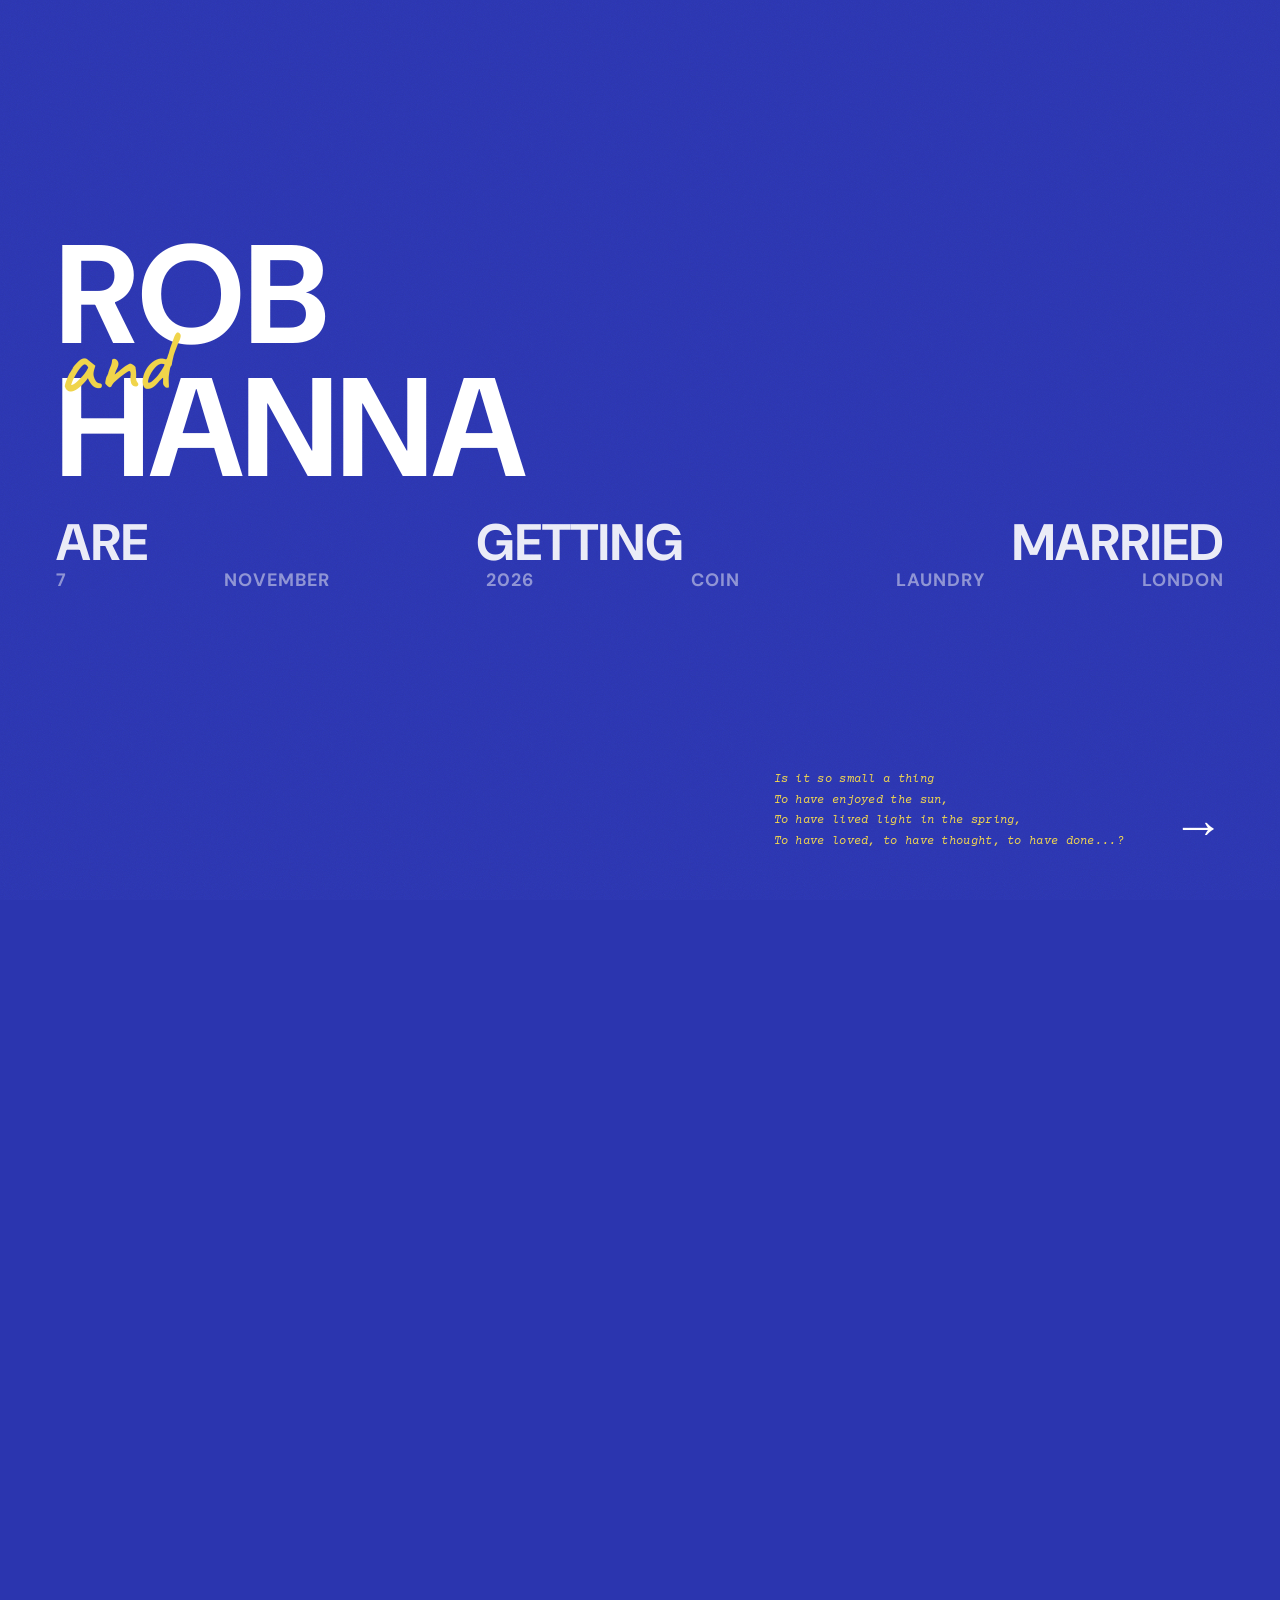
==== commit 2072a610: "Merge main into gift-list-roulette-spinner Resolved index.html conflicts by keeping this branch's ex" ====
--- a/index.html
+++ b/index.html
@@ -4,552 +4,7 @@
 <meta charset="UTF-8">
 <meta name="viewport" content="width=device-width, initial-scale=1.0">
 <title>Rob and Hanna - 7.11.26</title>
-<style>
-@import url('https://fonts.googleapis.com/css2?family=Cormorant+Garamond:wght@300;400;500;600&family=DM+Sans:wght@200;300;400;500&family=Bodoni+Moda:ital,opsz,wght@0,6..96,400;0,6..96,700;0,6..96,900;1,6..96,400&family=Great+Vibes&family=Caveat:wght@400;500&family=Courier+Prime:ital@0;1&display=swap');
-
-:root {
-  --blue: #2b35af;
-  --blue-dark: #1e2680;
-  --blue-mid: #3540c0;
-  --burgundy: #2b35af;
-  --blue-grey: #7A9EA8;
-  --red: #f0d44a;
-  --pink: #d4607a;
-  --cream: #f7f8fc;
-  --cream-light: #f7f8fc;
-  --gold: #7A9EA8;
-  --white: #ffffff;
-  --muted: rgba(43,53,175,0.45);
-  --border: rgba(43,53,175,0.12);
-}
-
-* { box-sizing: border-box; margin: 0; padding: 0; }
-html { scroll-behavior: smooth; }
-
-body {
-  background: var(--blue);
-  color: var(--white);
-  font-family: 'DM Sans', sans-serif;
-  font-weight: 300;
-  min-height: 100vh;
-  overflow-x: hidden;
-}
-
-body.entrance-open {
-  overflow: hidden;
-}
-
-
-/* HERO NAV */
-.hero-nav {
-  position: absolute;
-  top: 20px;
-  left: 24px;
-  z-index: 10;
-  display: flex;
-  gap: 28px;
-}
-
-.hero-nav a {
-  font-family: 'DM Sans', sans-serif;
-  font-weight: 800;
-  font-size: 15px;
-  color: white;
-  text-decoration: none;
-  text-transform: uppercase;
-  letter-spacing: 2px;
-  transition: opacity 0.2s;
-}
-
-.hero-nav a:hover { opacity: 0.6; }
-
-a:focus-visible,
-button:focus-visible,
-input[type="text"]:focus-visible,
-input[type="password"]:focus-visible {
-  outline: 2px solid var(--pink);
-  outline-offset: 3px;
-}
-
-/* ENTRANCE */
-#entrance {
-  position: fixed;
-  inset: 0;
-  background: var(--blue);
-  z-index: 1000;
-  display: flex;
-  flex-direction: column;
-  justify-content: space-between;
-  padding: 48px 56px;
-  transition: opacity 0.8s ease;
-}
-
-#entrance::after {
-  content: '';
-  position: absolute;
-  inset: 0;
-  pointer-events: none;
-  opacity: 0.18;
-  background-image: url("data:image/svg+xml,%3Csvg viewBox='0 0 256 256' xmlns='http://www.w3.org/2000/svg'%3E%3Cfilter id='noise'%3E%3CfeTurbulence type='fractalNoise' baseFrequency='0.9' numOctaves='4' stitchTiles='stitch'/%3E%3C/filter%3E%3Crect width='100%25' height='100%25' filter='url(%23noise)'/%3E%3C/svg%3E");
-  background-size: 200px 200px;
-  mix-blend-mode: overlay;
-}
-
-#entrance.fade-out {
-  opacity: 0;
-  pointer-events: none;
-}
-
-.entrance-top {
-  flex: 1;
-  display: flex;
-  flex-direction: column;
-  align-items: center;
-  justify-content: center;
-}
-
-.eye-chart {
-  display: flex;
-  flex-direction: column;
-  width: 100%;
-}
-
-.eye-line {
-  font-family: 'DM Sans', sans-serif;
-  font-weight: 700;
-  color: white;
-  text-transform: uppercase;
-  line-height: 0.95;
-  display: block;
-}
-
-.eye-line.l1 { font-size: clamp(52px, 11vw, 140px); }
-.eye-line.l2 { font-size: clamp(52px, 11vw, 140px); opacity: 0.85; }
-.eye-line.l3 { font-size: clamp(52px, 11vw, 140px); }
-.eye-names-wrap {
-  position: relative;
-  display: flex;
-  flex-direction: column;
-  line-height: 0.95;
-}
-
-.eye-are {
-  font-family: 'Caveat', cursive;
-  font-size: clamp(36px, 7vw, 88px);
-  color: #f0d44a;
-  font-weight: 500;
-  position: absolute;
-  top: 50%;
-  left: 0;
-  transform: translateY(-50%) rotate(-3deg);
-  line-height: 1;
-  z-index: 2;
-  white-space: nowrap;
-}
-.eye-bottom-row {
-  display: flex;
-  justify-content: space-between;
-  width: 100%;
-  margin-top: 24px;
-}
-.eye-line.l4 { font-size: clamp(20px, 4vw, 52px); opacity: 0.9; }
-.eye-date-row {
-  display: flex;
-  justify-content: space-between;
-  width: 100%;
-  margin-top: 4px;
-}
-.eye-line.l5 { font-size: clamp(9px, 1.5vw, 18px); opacity: 0.45; letter-spacing: 1px; }
-
-.entrance-bottom {
-  display: flex;
-  align-items: flex-end;
-  justify-content: space-between;
-}
-
-.entrance-bottom-right {
-  display: flex;
-  align-items: flex-end;
-  gap: 20px;
-}
-
-.poem {
-  max-width: 360px;
-  margin-left: auto;
-  margin-right: 48px;
-}
-
-.poem-line {
-  font-family: 'Courier Prime', monospace;
-  font-size: 12px;
-  font-style: italic;
-  font-weight: 400;
-  color: #f0d44a;
-  line-height: 1.7;
-  display: block;
-  text-align: left;
-  letter-spacing: 0.3px;
-}
-
-
-@keyframes fadeUp { to { opacity: 1; transform: translateY(0); } }
-@keyframes fadeInFull { to { opacity: 1; } }
-@keyframes fadeInHalf { to { opacity: 1; } }
-
-.enter-link {
-  background: none;
-  border: none;
-  color: white;
-  font-size: 52px;
-  font-weight: 500;
-  cursor: pointer;
-  padding: 0;
-  text-decoration: none;
-  transition: all 0.3s;
-  line-height: 1;
-  align-self: flex-end;
-}
-.enter-link:hover { transform: translateX(12px); opacity: 0.7; }
-
-/* MAIN SITE */
-#main-site { 
-  opacity: 0;
-  min-height: 100vh;
-  pointer-events: none;
-}
-#main-site.visible { 
-  opacity: 1;
-  pointer-events: all;
-  transition: opacity 0.4s ease;
-}
-
-/* NAV */
-nav {
-  display: none;
-}
-
-.nav-brand { display: none; }
-
-.nav-links { display: flex; gap: 0; list-style: none; }
-
-.nav-links li::after {
-  content: ',';
-  font-family: 'DM Sans', sans-serif;
-  font-size: 13px;
-  color: white;
-  margin-right: 6px;
-}
-
-.nav-links li:last-child::after { content: ''; margin-right: 0; }
-
-.nav-links a {
-  font-family: 'DM Sans', sans-serif;
-  font-size: 13px;
-  color: var(--blue);
-  text-decoration: none;
-  transition: opacity 0.2s;
-  margin-right: 2px;
-}
-.nav-links a:hover { opacity: 0.6; }
-
-.nav-toggle {
-  display: none;
-  background: none;
-  border: none;
-  color: var(--blue);
-  font-size: 22px;
-  cursor: pointer;
-}
-
-/* HERO */
-.hero {
-  width: 100%;
-  height: 100vh;
-  position: relative;
-  display: flex;
-  align-items: flex-end;
-  overflow: hidden;
-}
-
-.hero-img {
-  position: absolute;
-  inset: 0;
-  width: 100%;
-  height: 100%;
-  object-fit: cover;
-  object-position: center 65%;
-  filter: none;
-}
-
-.hero::before {
-  display: none;
-}
-
-.hero-text {
-  position: relative;
-  z-index: 2;
-  padding: 48px;
-  width: 100%;
-}
-
-.hero-names {
-  font-family: 'DM Sans', sans-serif;
-  font-size: clamp(52px, 8vw, 96px);
-  font-weight: 400;
-  font-style: normal;
-  color: var(--white);
-  line-height: 0.95;
-  display: block;
-  margin-bottom: 14px;
-  letter-spacing: -1px;
-}
-
-.hero-date {
-  font-family: 'DM Sans', sans-serif;
-  font-size: 12px;
-  letter-spacing: 2px;
-  color: rgba(255,255,255,0.65);
-  display: block;
-}
-
-.hero-scroll {
-  position: absolute;
-  bottom: 32px;
-  right: 48px;
-  z-index: 2;
-  font-family: 'DM Sans', sans-serif;
-  font-size: 9px;
-  letter-spacing: 3px;
-  text-transform: uppercase;
-  color: rgba(255,255,255,0.35);
-  animation: bounce 2s ease-in-out infinite;
-}
-
-@keyframes bounce {
-  0%, 100% { transform: translateY(0); }
-  50% { transform: translateY(6px); }
-}
-
-/* DISCO THREE BALL */
-#disco-container {
-  position: absolute;
-  top: 0;
-  right: 0;
-  width: 200px;
-  height: 280px;
-  z-index: 6;
-  pointer-events: none;
-}
-#disco-container canvas { display: block; }
-
-/* DISCO REFLECTIONS */
-#reflections-canvas {
-  position: absolute;
-  inset: 0;
-  width: 100%;
-  height: 100%;
-  z-index: 1;
-  pointer-events: none;
-}
-
-/* SECTIONS */
-.section { padding: 90px 48px; }
-.section-inner { max-width: 780px; margin: 0 auto; }
-.section.light { background: var(--cream); color: var(--burgundy); }
-.section.dark { background: var(--burgundy); color: var(--cream); }
-
-.section-eyebrow {
-  font-family: 'Courier Prime', monospace;
-  font-size: 10px;
-  letter-spacing: 4px;
-  text-transform: uppercase;
-  color: var(--pink);
-  margin-bottom: 14px;
-  display: block;
-}
-
-.section-title {
-  font-family: 'DM Sans', sans-serif;
-  font-size: clamp(36px, 6vw, 58px);
-  font-style: normal;
-  font-weight: 700;
-  text-transform: uppercase;
-  letter-spacing: -1px;
-  font-weight: 400;
-  line-height: 1.05;
-  margin-bottom: 24px;
-}
-
-.section.light .section-title { color: var(--blue); }
-.section.dark .section-title { color: var(--white); }
-.section[style*="fdf8e8"] .section-title { color: var(--burgundy); }
-.section[style*="fdf8e8"] .section-eyebrow { color: var(--gold); }
-
-.divider { width: 40px; height: 1px; background: var(--yellow); margin-bottom: 36px; }
-
-
-
-
-/* STAR DROPDOWN */
-.star-dropdown {
-  width: 100%;
-  border: none;
-  border-bottom: 1px solid rgba(43,53,175,0.15);
-  background: transparent;
-  padding: 8px 0;
-  font-family: 'Courier Prime', monospace;
-  font-size: 14px;
-  font-weight: 400;
-  color: var(--burgundy);
-  outline: none;
-  cursor: pointer;
-  -webkit-appearance: none;
-  appearance: none;
-  background-image: url("data:image/svg+xml,%3Csvg xmlns='http://www.w3.org/2000/svg' width='12' height='8' viewBox='0 0 12 8'%3E%3Cpath d='M1 1l5 5 5-5' stroke='%23999' stroke-width='1.5' fill='none' stroke-linecap='round'/%3E%3C/svg%3E");
-  background-repeat: no-repeat;
-  background-position: right 4px center;
-}
-.star-dropdown:focus { border-bottom-color: var(--blue); }
-
-
-
-/* DRAWING */
-.drawing-wrap {
-  display: flex;
-  justify-content: center;
-  margin-top: 24px;
-  pointer-events: none;
-}
-
-.drawing-img {
-  width: 220px;
-  opacity: 0.95;
-  mix-blend-mode: screen;
-}
-
-/* TIMELINE */
-.timeline { display: flex; flex-direction: column; gap: 0; margin-top: 16px; }
-
-.timeline-item {
-  display: grid;
-  grid-template-columns: 20px 2px 1fr;
-  gap: 0 16px;
-  align-items: flex-start;
-  min-height: 60px;
-}
-
-.timeline-icon {
-  font-size: 18px;
-  padding-top: 4px;
-  text-align: center;
-  color: var(--blue-grey);
-  font-family: 'DM Sans', sans-serif;
-  font-weight: 300;
-}
-
-.timeline-line {
-  width: 2px;
-  background: var(--blue-grey);
-  margin: 6px auto 0;
-  flex: 1;
-  min-height: 60px;
-}
-
-.timeline-item.last .timeline-line { display: none; }
-
-.timeline-content { padding-bottom: 20px; }
-
-.timeline-time {
-  font-family: 'Courier Prime', monospace;
-  font-size: 10px;
-  letter-spacing: 2px;
-  text-transform: uppercase;
-  color: var(--red);
-  margin-bottom: 3px;
-}
-
-.timeline-heading {
-  font-family: 'Courier Prime', monospace;
-  font-size: 15px;
-  font-weight: 700;
-  text-transform: uppercase;
-  letter-spacing: 1px;
-  color: var(--burgundy);
-  margin-bottom: 3px;
-}
-
-.timeline-desc {
-  font-family: 'Courier Prime', monospace;
-  font-size: 12px;
-  color: #888;
-  font-style: normal;
-  letter-spacing: 0.5px;
-}
-
-/* GIFTS */
-.gift-card { background: white; border: 1px solid rgba(43,53,175,0.1); padding: 40px; margin-bottom: 20px; transform: rotate(-0.3deg); box-shadow: 3px 3px 0 var(--pink); }
-.gift-card p { font-family: 'Courier Prime', monospace; font-size: 14px; color: #555; line-height: 1.8; margin-bottom: 20px; }
-.gift-btn { display: inline-block; padding: 14px 32px; background: var(--blue); color: white; text-decoration: none; font-family: 'DM Sans', sans-serif; font-size: 10px; letter-spacing: 3px; text-transform: uppercase; transition: background 0.2s; }
-.gift-btn:hover { background: var(--blue-mid); }
-.gift-note { font-family: 'Courier Prime', monospace; font-size: 12px; color: #aaa; margin-top: 12px; font-style: italic; }
-.gift-soon { font-family: 'Courier Prime', monospace; font-size: 12px; color: #aaa; font-style: italic; margin-top: 0; }
-
-/* INFO */
-.info-card { background: white; border: 1px solid rgba(43,53,175,0.1); padding: 32px; margin-bottom: 16px; }
-.info-card:nth-child(odd) { transform: rotate(-0.2deg); }
-.info-card:nth-child(even) { transform: rotate(0.2deg); }
-.info-card-title { font-family: 'DM Sans', sans-serif; font-size: 26px; font-style: normal;
-  font-weight: 700;
-  letter-spacing: -0.5px; color: var(--pink); margin-bottom: 14px; padding-bottom: 12px; border-bottom: 1px solid rgba(43,53,175,0.1); }
-.info-card p { font-family: 'Courier Prime', monospace; font-size: 13px; color: #555; line-height: 1.8; margin-bottom: 6px; }
-.info-card strong { color: var(--blue); font-weight: 500; }
-.schedule-row { display: flex; gap: 20px; margin-bottom: 10px; }
-.schedule-time { font-size: 10px; letter-spacing: 2px; color: var(--blue); min-width: 50px; margin-top: 3px; text-transform: uppercase; }
-.schedule-event { font-size: 14px; color: #555; }
-
-/* FOOTER */
-footer { background: var(--blue); padding: 48px;  }
-.footer-names { font-family: 'DM Sans', sans-serif; font-size: 24px; font-style: normal;
-  font-weight: 700; color: var(--white); margin-bottom: 10px; }
-.footer-date { font-size: 10px; letter-spacing: 4px; text-transform: uppercase; color: var(--blue); }
-
-/* RESPONSIVE */
-@media (max-width: 768px) {
-  nav { padding: 20px 24px; }
-  nav.scrolled { padding: 14px 24px; }
-  .nav-links { display: none; }
-  .nav-toggle { display: block; }
-  .nav-links.open { display: flex; flex-direction: column; position: fixed; inset: 0; background: var(--cream);  justify-content: center; gap: 32px; z-index: 99; }
-  .nav-links.open li::after { display: none; }
-  .nav-links.open a { font-size: 20px; letter-spacing: 2px; color: var(--blue); }
-  .hero-text { padding: 32px 24px; }
-  .hero-scroll { right: 24px; }
-  .section { padding: 60px 24px; }
-  footer { padding: 40px 24px; }
-}
-
-.alt-timeline { position: relative; padding: 12px 0 8px; margin-top: 8px; }
-.alt-timeline::before { content: ''; position: absolute; left: 50%; top: 0; bottom: 0; width: 1px; background: rgba(43,53,175,0.15); transform: translateX(-50%); }
-.alt-item { display: flex; align-items: flex-start; margin-bottom: 28px; position: relative; width: 100%; }
-.alt-item.left { padding-right: calc(50% + 28px); justify-content: flex-end; text-align: right; }
-.alt-item.right { padding-left: calc(50% + 28px); justify-content: flex-start; text-align: left; }
-.alt-dot { position: absolute; left: 50%; top: 5px; transform: translateX(-50%); width: 8px; height: 8px; border-radius: 50%; background: var(--blue); border: 2px solid white; box-shadow: 0 0 0 1px var(--blue); z-index: 2; }
-.alt-time { font-family: 'Courier Prime', monospace; font-size: 10px; letter-spacing: 2px; text-transform: uppercase; color: var(--blue-grey); margin-bottom: 3px; }
-.alt-heading { font-family: 'DM Sans', sans-serif; font-size: 18px; font-style: normal;
-  font-weight: 700; color: var(--pink); margin-bottom: 2px; }
-.alt-desc { font-family: 'Courier Prime', monospace; font-size: 11px; color: #999; }
-.alt-note { font-family: 'Courier Prime', monospace; font-size: 11px; color: #bbb; text-align: center; margin-top: 8px; font-style: italic; }
-@media (max-width: 768px) {
-  .alt-timeline::before { left: 12px; transform: none; }
-  .alt-dot { left: 12px; transform: none; }
-  .alt-item.left, .alt-item.right {
-    padding-left: 36px;
-    padding-right: 0;
-    text-align: left;
-    justify-content: flex-start;
-  }
-}
-</style>
+<link rel="stylesheet" href="styles.css">
 </head>
 <body class="entrance-open">
 
@@ -664,6 +119,26 @@
         <p>Honestly we are just excited to spend the day with you but if you'd like to make a small contribution to our honeymoon fund to Thailand and Australia that would be majorly appreciated.</p>
         <p class="gift-soon">More details to be shared closer to the time.</p>
       </div>
+
+      <div class="roulette">
+        <div class="roulette-title">Spin the honeymoon wheel</div>
+        <p class="roulette-intro">Can't decide what to give? Don't. Let fate assign you one very specific piece of our honeymoon. No refunds, no swaps, no negotiating with the wheel.</p>
+
+        <div class="roulette-stage">
+          <div class="wheel-slot">
+            <div class="wheel-wrap">
+              <canvas id="wheel" width="900" height="900" aria-label="Honeymoon gift roulette wheel"></canvas>
+            </div>
+            <button class="spin-btn" id="spin-btn" onclick="spinWheel()">Spin!</button>
+          </div>
+
+          <div class="roulette-panel">
+            <div class="roulette-result" id="roulette-result" aria-live="polite"></div>
+          </div>
+        </div>
+
+        <p class="roulette-smallprint">Entirely optional, mildly ridiculous, and genuinely appreciated. The wheel is not legally binding.</p>
+      </div>
     </div>
   </div>
 
@@ -673,38 +148,7 @@
 
 </div>
 
-<script>
-
-function enterSite() {
-  const entrance = document.getElementById('entrance');
-  const main = document.getElementById('main-site');
-  document.body.classList.remove('entrance-open');
-  
-  entrance.classList.add('fade-out');
-  
-  setTimeout(() => {
-    entrance.style.display = 'none';
-    window.scrollTo(0, 0);
-    main.classList.add('visible');
-  }, 750);
-}
-
-function scrollToTop() { window.scrollTo({ top: 0, behavior: 'smooth' }); }
-
-function smoothTo(id) {
-  const el = document.getElementById(id);
-  if (el) {
-    setTimeout(() => { el.scrollIntoView({ behavior: 'smooth' }); }, 10);
-  }
-}
-function toggleNav() { document.getElementById('nav-links').classList.toggle('open'); }
-function closeNav() { document.getElementById('nav-links').classList.remove('open'); }
-
-window.addEventListener('scroll', () => {
-  document.getElementById('nav').classList.toggle('scrolled', window.scrollY > 80);
-});
-
-</script>
+<script src="app.js"></script>
 
 <script type="module" src="discoball.js"></script>
 </body>
--- a/styles.css
+++ b/styles.css
@@ -0,0 +1,613 @@
+@import url('https://fonts.googleapis.com/css2?family=Cormorant+Garamond:wght@300;400;500;600&family=DM+Sans:wght@200;300;400;500&family=Bodoni+Moda:ital,opsz,wght@0,6..96,400;0,6..96,700;0,6..96,900;1,6..96,400&family=Great+Vibes&family=Caveat:wght@400;500&family=Courier+Prime:ital@0;1&display=swap');
+
+:root {
+  --blue: #2b35af;
+  --blue-dark: #1e2680;
+  --blue-mid: #3540c0;
+  --burgundy: #2b35af;
+  --blue-grey: #7A9EA8;
+  --red: #f0d44a;
+  --pink: #d4607a;
+  --cream: #f7f8fc;
+  --cream-light: #f7f8fc;
+  --gold: #7A9EA8;
+  --white: #ffffff;
+  --muted: rgba(43,53,175,0.45);
+  --border: rgba(43,53,175,0.12);
+}
+
+* { box-sizing: border-box; margin: 0; padding: 0; }
+html { scroll-behavior: smooth; }
+
+body {
+  background: var(--blue);
+  color: var(--white);
+  font-family: 'DM Sans', sans-serif;
+  font-weight: 300;
+  min-height: 100vh;
+  overflow-x: hidden;
+}
+
+body.entrance-open {
+  overflow: hidden;
+}
+
+
+/* HERO NAV */
+.hero-nav {
+  position: absolute;
+  top: 20px;
+  left: 24px;
+  z-index: 10;
+  display: flex;
+  gap: 28px;
+}
+
+.hero-nav a {
+  font-family: 'DM Sans', sans-serif;
+  font-weight: 800;
+  font-size: 15px;
+  color: white;
+  text-decoration: none;
+  text-transform: uppercase;
+  letter-spacing: 2px;
+  transition: opacity 0.2s;
+}
+
+.hero-nav a:hover { opacity: 0.6; }
+
+a:focus-visible,
+button:focus-visible,
+input[type="text"]:focus-visible,
+input[type="password"]:focus-visible {
+  outline: 2px solid var(--pink);
+  outline-offset: 3px;
+}
+
+/* ENTRANCE */
+#entrance {
+  position: fixed;
+  inset: 0;
+  background: var(--blue);
+  z-index: 1000;
+  display: flex;
+  flex-direction: column;
+  justify-content: space-between;
+  padding: 48px 56px;
+  transition: opacity 0.8s ease;
+}
+
+#entrance::after {
+  content: '';
+  position: absolute;
+  inset: 0;
+  pointer-events: none;
+  opacity: 0.18;
+  background-image: url("data:image/svg+xml,%3Csvg viewBox='0 0 256 256' xmlns='http://www.w3.org/2000/svg'%3E%3Cfilter id='noise'%3E%3CfeTurbulence type='fractalNoise' baseFrequency='0.9' numOctaves='4' stitchTiles='stitch'/%3E%3C/filter%3E%3Crect width='100%25' height='100%25' filter='url(%23noise)'/%3E%3C/svg%3E");
+  background-size: 200px 200px;
+  mix-blend-mode: overlay;
+}
+
+#entrance.fade-out {
+  opacity: 0;
+  pointer-events: none;
+}
+
+.entrance-top {
+  flex: 1;
+  display: flex;
+  flex-direction: column;
+  align-items: center;
+  justify-content: center;
+}
+
+.eye-chart {
+  display: flex;
+  flex-direction: column;
+  width: 100%;
+}
+
+.eye-line {
+  font-family: 'DM Sans', sans-serif;
+  font-weight: 700;
+  color: white;
+  text-transform: uppercase;
+  line-height: 0.95;
+  display: block;
+}
+
+.eye-line.l1 { font-size: clamp(52px, 11vw, 140px); }
+.eye-line.l2 { font-size: clamp(52px, 11vw, 140px); opacity: 0.85; }
+.eye-line.l3 { font-size: clamp(52px, 11vw, 140px); }
+.eye-names-wrap {
+  position: relative;
+  display: flex;
+  flex-direction: column;
+  line-height: 0.95;
+}
+
+.eye-are {
+  font-family: 'Caveat', cursive;
+  font-size: clamp(36px, 7vw, 88px);
+  color: #f0d44a;
+  font-weight: 500;
+  position: absolute;
+  top: 50%;
+  left: 0;
+  transform: translateY(-50%) rotate(-3deg);
+  line-height: 1;
+  z-index: 2;
+  white-space: nowrap;
+}
+.eye-bottom-row {
+  display: flex;
+  justify-content: space-between;
+  width: 100%;
+  margin-top: 24px;
+}
+.eye-line.l4 { font-size: clamp(20px, 4vw, 52px); opacity: 0.9; }
+.eye-date-row {
+  display: flex;
+  justify-content: space-between;
+  width: 100%;
+  margin-top: 4px;
+}
+.eye-line.l5 { font-size: clamp(9px, 1.5vw, 18px); opacity: 0.45; letter-spacing: 1px; }
+
+.entrance-bottom {
+  display: flex;
+  align-items: flex-end;
+  justify-content: space-between;
+}
+
+.entrance-bottom-right {
+  display: flex;
+  align-items: flex-end;
+  gap: 20px;
+}
+
+.poem {
+  max-width: 360px;
+  margin-left: auto;
+  margin-right: 48px;
+}
+
+.poem-line {
+  font-family: 'Courier Prime', monospace;
+  font-size: 12px;
+  font-style: italic;
+  font-weight: 400;
+  color: #f0d44a;
+  line-height: 1.7;
+  display: block;
+  text-align: left;
+  letter-spacing: 0.3px;
+}
+
+
+@keyframes fadeUp { to { opacity: 1; transform: translateY(0); } }
+@keyframes fadeInFull { to { opacity: 1; } }
+@keyframes fadeInHalf { to { opacity: 1; } }
+
+.enter-link {
+  background: none;
+  border: none;
+  color: white;
+  font-size: 52px;
+  font-weight: 500;
+  cursor: pointer;
+  padding: 0;
+  text-decoration: none;
+  transition: all 0.3s;
+  line-height: 1;
+  align-self: flex-end;
+}
+.enter-link:hover { transform: translateX(12px); opacity: 0.7; }
+
+/* MAIN SITE */
+#main-site { 
+  opacity: 0;
+  min-height: 100vh;
+  pointer-events: none;
+}
+#main-site.visible { 
+  opacity: 1;
+  pointer-events: all;
+  transition: opacity 0.4s ease;
+}
+
+/* NAV */
+nav {
+  display: none;
+}
+
+.nav-brand { display: none; }
+
+.nav-links { display: flex; gap: 0; list-style: none; }
+
+.nav-links li::after {
+  content: ',';
+  font-family: 'DM Sans', sans-serif;
+  font-size: 13px;
+  color: white;
+  margin-right: 6px;
+}
+
+.nav-links li:last-child::after { content: ''; margin-right: 0; }
+
+.nav-links a {
+  font-family: 'DM Sans', sans-serif;
+  font-size: 13px;
+  color: var(--blue);
+  text-decoration: none;
+  transition: opacity 0.2s;
+  margin-right: 2px;
+}
+.nav-links a:hover { opacity: 0.6; }
+
+.nav-toggle {
+  display: none;
+  background: none;
+  border: none;
+  color: var(--blue);
+  font-size: 22px;
+  cursor: pointer;
+}
+
+/* HERO */
+.hero {
+  width: 100%;
+  height: 100vh;
+  position: relative;
+  display: flex;
+  align-items: flex-end;
+  overflow: hidden;
+}
+
+.hero-img {
+  position: absolute;
+  inset: 0;
+  width: 100%;
+  height: 100%;
+  object-fit: cover;
+  object-position: center 65%;
+  filter: none;
+}
+
+.hero::before {
+  display: none;
+}
+
+.hero-text {
+  position: relative;
+  z-index: 2;
+  padding: 48px;
+  width: 100%;
+}
+
+.hero-names {
+  font-family: 'DM Sans', sans-serif;
+  font-size: clamp(52px, 8vw, 96px);
+  font-weight: 400;
+  font-style: normal;
+  color: var(--white);
+  line-height: 0.95;
+  display: block;
+  margin-bottom: 14px;
+  letter-spacing: -1px;
+}
+
+.hero-date {
+  font-family: 'DM Sans', sans-serif;
+  font-size: 12px;
+  letter-spacing: 2px;
+  color: rgba(255,255,255,0.65);
+  display: block;
+}
+
+.hero-scroll {
+  position: absolute;
+  bottom: 32px;
+  right: 48px;
+  z-index: 2;
+  font-family: 'DM Sans', sans-serif;
+  font-size: 9px;
+  letter-spacing: 3px;
+  text-transform: uppercase;
+  color: rgba(255,255,255,0.35);
+  animation: bounce 2s ease-in-out infinite;
+}
+
+@keyframes bounce {
+  0%, 100% { transform: translateY(0); }
+  50% { transform: translateY(6px); }
+}
+
+/* DISCO THREE BALL */
+#disco-container {
+  position: absolute;
+  top: 0;
+  right: 0;
+  width: 200px;
+  height: 280px;
+  z-index: 6;
+  pointer-events: none;
+}
+#disco-container canvas { display: block; }
+
+/* DISCO REFLECTIONS */
+#reflections-canvas {
+  position: absolute;
+  inset: 0;
+  width: 100%;
+  height: 100%;
+  z-index: 1;
+  pointer-events: none;
+}
+
+/* SECTIONS */
+.section { padding: 90px 48px; }
+.section-inner { max-width: 780px; margin: 0 auto; }
+.section.light { background: var(--cream); color: var(--burgundy); }
+.section.dark { background: var(--burgundy); color: var(--cream); }
+
+.section-eyebrow {
+  font-family: 'Courier Prime', monospace;
+  font-size: 10px;
+  letter-spacing: 4px;
+  text-transform: uppercase;
+  color: var(--pink);
+  margin-bottom: 14px;
+  display: block;
+}
+
+.section-title {
+  font-family: 'DM Sans', sans-serif;
+  font-size: clamp(36px, 6vw, 58px);
+  font-style: normal;
+  font-weight: 700;
+  text-transform: uppercase;
+  letter-spacing: -1px;
+  font-weight: 400;
+  line-height: 1.05;
+  margin-bottom: 24px;
+}
+
+.section.light .section-title { color: var(--blue); }
+.section.dark .section-title { color: var(--white); }
+.section[style*="fdf8e8"] .section-title { color: var(--burgundy); }
+.section[style*="fdf8e8"] .section-eyebrow { color: var(--gold); }
+
+.divider { width: 40px; height: 1px; background: var(--yellow); margin-bottom: 36px; }
+
+
+
+
+/* STAR DROPDOWN */
+.star-dropdown {
+  width: 100%;
+  border: none;
+  border-bottom: 1px solid rgba(43,53,175,0.15);
+  background: transparent;
+  padding: 8px 0;
+  font-family: 'Courier Prime', monospace;
+  font-size: 14px;
+  font-weight: 400;
+  color: var(--burgundy);
+  outline: none;
+  cursor: pointer;
+  -webkit-appearance: none;
+  appearance: none;
+  background-image: url("data:image/svg+xml,%3Csvg xmlns='http://www.w3.org/2000/svg' width='12' height='8' viewBox='0 0 12 8'%3E%3Cpath d='M1 1l5 5 5-5' stroke='%23999' stroke-width='1.5' fill='none' stroke-linecap='round'/%3E%3C/svg%3E");
+  background-repeat: no-repeat;
+  background-position: right 4px center;
+}
+.star-dropdown:focus { border-bottom-color: var(--blue); }
+
+
+
+/* DRAWING */
+.drawing-wrap {
+  display: flex;
+  justify-content: center;
+  margin-top: 24px;
+  pointer-events: none;
+}
+
+.drawing-img {
+  width: 220px;
+  opacity: 0.95;
+  mix-blend-mode: screen;
+}
+
+/* TIMELINE */
+.timeline { display: flex; flex-direction: column; gap: 0; margin-top: 16px; }
+
+.timeline-item {
+  display: grid;
+  grid-template-columns: 20px 2px 1fr;
+  gap: 0 16px;
+  align-items: flex-start;
+  min-height: 60px;
+}
+
+.timeline-icon {
+  font-size: 18px;
+  padding-top: 4px;
+  text-align: center;
+  color: var(--blue-grey);
+  font-family: 'DM Sans', sans-serif;
+  font-weight: 300;
+}
+
+.timeline-line {
+  width: 2px;
+  background: var(--blue-grey);
+  margin: 6px auto 0;
+  flex: 1;
+  min-height: 60px;
+}
+
+.timeline-item.last .timeline-line { display: none; }
+
+.timeline-content { padding-bottom: 20px; }
+
+.timeline-time {
+  font-family: 'Courier Prime', monospace;
+  font-size: 10px;
+  letter-spacing: 2px;
+  text-transform: uppercase;
+  color: var(--red);
+  margin-bottom: 3px;
+}
+
+.timeline-heading {
+  font-family: 'Courier Prime', monospace;
+  font-size: 15px;
+  font-weight: 700;
+  text-transform: uppercase;
+  letter-spacing: 1px;
+  color: var(--burgundy);
+  margin-bottom: 3px;
+}
+
+.timeline-desc {
+  font-family: 'Courier Prime', monospace;
+  font-size: 12px;
+  color: #888;
+  font-style: normal;
+  letter-spacing: 0.5px;
+}
+
+/* GIFTS */
+.gift-card { background: white; border: 1px solid rgba(43,53,175,0.1); padding: 40px; margin-bottom: 20px; transform: rotate(-0.3deg); box-shadow: 3px 3px 0 var(--pink); }
+.gift-card p { font-family: 'Courier Prime', monospace; font-size: 14px; color: #555; line-height: 1.8; margin-bottom: 20px; }
+.gift-btn { display: inline-block; padding: 14px 32px; background: var(--blue); color: white; text-decoration: none; font-family: 'DM Sans', sans-serif; font-size: 10px; letter-spacing: 3px; text-transform: uppercase; transition: background 0.2s; }
+.gift-btn:hover { background: var(--blue-mid); }
+.gift-note { font-family: 'Courier Prime', monospace; font-size: 12px; color: #aaa; margin-top: 12px; font-style: italic; }
+.gift-soon { font-family: 'Courier Prime', monospace; font-size: 12px; color: #aaa; font-style: italic; margin-top: 0; }
+
+/* GIFT ROULETTE */
+.roulette { background: #fff6e0; border: 3px solid #2f1b0e; padding: 40px; margin-bottom: 20px; transform: rotate(-0.6deg); box-shadow: 6px 6px 0 #ff2e88; text-align: center; }
+.roulette-title { font-family: 'DM Sans', sans-serif; font-size: 28px; font-weight: 700; letter-spacing: -0.5px; color: #f25c1e; text-transform: uppercase; text-shadow: 2px 2px 0 #ffc233; margin-bottom: 14px; }
+.roulette-intro { font-family: 'Courier Prime', monospace; font-size: 14px; color: #6b4a2a; line-height: 1.8; margin-bottom: 28px; }
+/* Only the right half of the wheel shows: its centre sits on the left edge of the window. */
+.roulette-stage { display: flex; flex-direction: column; align-items: center; gap: 30px; margin-bottom: 4px; }
+/* nudged by half the button's overhang so wheel + button sit centred together */
+.wheel-slot { position: relative; flex: 0 0 auto; transform: translateX(-57px); --disc: 440px; --edge: 7px; --flare: 16px; }
+/* The cut edge: the same wedge, grown outwards, showing through as a dark border. */
+.wheel-slot::before {
+  content: ''; position: absolute; z-index: 0; background: #2f1b0e;
+  inset: calc(var(--flare) * -1) calc(var(--edge) * -1);
+  clip-path: polygon(0 50%, 100% 0, 100% 100%);
+  -webkit-mask: radial-gradient(circle at var(--edge) 50%, #000 0 calc(var(--disc) + var(--edge)), transparent calc(var(--disc) + var(--edge) + 1px));
+          mask: radial-gradient(circle at var(--edge) 50%, #000 0 calc(var(--disc) + var(--edge)), transparent calc(var(--disc) + var(--edge) + 1px));
+}
+/* A wedge cut out of the card: apex on the wheel's hub, opening out to the rim. */
+.wheel-wrap {
+  position: relative; z-index: 1; width: 445px; height: 640px; overflow: hidden;
+  clip-path: polygon(0 50%, 100% 0, 100% 100%);
+}
+#wheel {
+  position: absolute; top: 50%; left: 0; width: 880px; height: 880px;
+  transform: translate(-50%, -50%); border-radius: 50%;
+}
+.spin-btn {
+  position: absolute; top: 50%; left: calc(100% + 18px); transform: translateY(-50%); z-index: 3;
+  background: #ff2e88; color: #fff6e0; border: 3px solid #2f1b0e; border-radius: 999px;
+  padding: 16px 24px; cursor: pointer; box-shadow: 4px 4px 0 #2f1b0e;
+  font-family: 'DM Sans', sans-serif; font-size: 13px; font-weight: 700; letter-spacing: 2px;
+  text-transform: uppercase; white-space: nowrap; transition: transform 0.12s, background 0.2s;
+}
+.spin-btn::before {
+  content: ''; position: absolute; left: -22px; top: 50%; transform: translateY(-50%);
+  border-top: 13px solid transparent; border-bottom: 13px solid transparent;
+  border-right: 22px solid #2f1b0e;
+}
+.spin-btn:hover:not(:disabled) { background: #ff5ea3; transform: translateY(-50%) scale(1.05) rotate(-2deg); }
+.spin-btn:active:not(:disabled) { transform: translateY(-50%) scale(0.97); box-shadow: 2px 2px 0 #2f1b0e; }
+.spin-btn:disabled { cursor: not-allowed; background: #f2b705; color: #2f1b0e; }
+.roulette-panel { width: 100%; max-width: 460px; text-align: left; }
+.roulette-result { margin-top: 22px; min-height: 10px; }
+.result-card { background: #ffffff; border: 3px solid #2f1b0e; box-shadow: 4px 4px 0 #00a9a5; padding: 26px 22px; animation: resultIn 0.45s ease-out; }
+@keyframes resultIn { from { opacity: 0; transform: translateY(10px) scale(0.97); } to { opacity: 1; transform: none; } }
+.result-eyebrow { font-family: 'DM Sans', sans-serif; font-size: 9px; letter-spacing: 3px; text-transform: uppercase; color: #00a9a5; margin-bottom: 10px; }
+.result-item { font-family: 'Bodoni Moda', serif; font-size: 24px; line-height: 1.3; color: var(--blue); margin-bottom: 6px; }
+.result-price { font-family: 'Courier Prime', monospace; font-size: 13px; color: #f25c1e; margin-bottom: 8px; }
+.result-blurb { font-family: 'Courier Prime', monospace; font-size: 12px; color: #777; font-style: italic; line-height: 1.7; margin-bottom: 20px; }
+.result-actions { display: flex; gap: 12px; flex-wrap: wrap; }
+.respin-btn {
+  padding: 14px 26px; background: none; border: 1px solid rgba(43,53,175,0.3); color: var(--blue);
+  font-family: 'DM Sans', sans-serif; font-size: 10px; letter-spacing: 3px; text-transform: uppercase; cursor: pointer; transition: background 0.2s;
+}
+.respin-btn:hover { background: rgba(43,53,175,0.06); }
+.roulette-smallprint { font-family: 'Courier Prime', monospace; font-size: 12px; color: #aaa; font-style: italic; margin-top: 22px; line-height: 1.7; }
+
+@media (max-width: 768px) {
+  .roulette { padding: 28px 20px; }
+  .result-item { font-size: 20px; }
+  /* only the wheel row spills into the card's padding; the text keeps it */
+  .roulette-stage { gap: 26px; margin: 0 -14px; }
+  /* As big as the card allows once the pointer button has its space. */
+  .wheel-slot { transform: translateX(-37px); --disc: min(240px, calc(100vw - 153px)); --edge: 5px; --flare: 10px; }
+  .wheel-wrap { width: calc(var(--disc) + 5px); height: calc(var(--disc) * 1.45); }
+  #wheel { width: calc(var(--disc) * 2); height: calc(var(--disc) * 2); }
+  .spin-btn { padding: 10px 12px; font-size: 11px; left: calc(100% + 8px); }
+  .roulette-panel { max-width: none; }
+}
+
+/* INFO */
+.info-card { background: white; border: 1px solid rgba(43,53,175,0.1); padding: 32px; margin-bottom: 16px; }
+.info-card:nth-child(odd) { transform: rotate(-0.2deg); }
+.info-card:nth-child(even) { transform: rotate(0.2deg); }
+.info-card-title { font-family: 'DM Sans', sans-serif; font-size: 26px; font-style: normal;
+  font-weight: 700;
+  letter-spacing: -0.5px; color: var(--pink); margin-bottom: 14px; padding-bottom: 12px; border-bottom: 1px solid rgba(43,53,175,0.1); }
+.info-card p { font-family: 'Courier Prime', monospace; font-size: 13px; color: #555; line-height: 1.8; margin-bottom: 6px; }
+.info-card strong { color: var(--blue); font-weight: 500; }
+.schedule-row { display: flex; gap: 20px; margin-bottom: 10px; }
+.schedule-time { font-size: 10px; letter-spacing: 2px; color: var(--blue); min-width: 50px; margin-top: 3px; text-transform: uppercase; }
+.schedule-event { font-size: 14px; color: #555; }
+
+/* FOOTER */
+footer { background: var(--blue); padding: 48px;  }
+.footer-names { font-family: 'DM Sans', sans-serif; font-size: 24px; font-style: normal;
+  font-weight: 700; color: var(--white); margin-bottom: 10px; }
+.footer-date { font-size: 10px; letter-spacing: 4px; text-transform: uppercase; color: var(--blue); }
+
+/* RESPONSIVE */
+@media (max-width: 768px) {
+  nav { padding: 20px 24px; }
+  nav.scrolled { padding: 14px 24px; }
+  .nav-links { display: none; }
+  .nav-toggle { display: block; }
+  .nav-links.open { display: flex; flex-direction: column; position: fixed; inset: 0; background: var(--cream);  justify-content: center; gap: 32px; z-index: 99; }
+  .nav-links.open li::after { display: none; }
+  .nav-links.open a { font-size: 20px; letter-spacing: 2px; color: var(--blue); }
+  .hero-text { padding: 32px 24px; }
+  .hero-scroll { right: 24px; }
+  .section { padding: 60px 24px; }
+  footer { padding: 40px 24px; }
+}
+
+.alt-timeline { position: relative; padding: 12px 0 8px; margin-top: 8px; }
+.alt-timeline::before { content: ''; position: absolute; left: 50%; top: 0; bottom: 0; width: 1px; background: rgba(43,53,175,0.15); transform: translateX(-50%); }
+.alt-item { display: flex; align-items: flex-start; margin-bottom: 28px; position: relative; width: 100%; }
+.alt-item.left { padding-right: calc(50% + 28px); justify-content: flex-end; text-align: right; }
+.alt-item.right { padding-left: calc(50% + 28px); justify-content: flex-start; text-align: left; }
+.alt-dot { position: absolute; left: 50%; top: 5px; transform: translateX(-50%); width: 8px; height: 8px; border-radius: 50%; background: var(--blue); border: 2px solid white; box-shadow: 0 0 0 1px var(--blue); z-index: 2; }
+.alt-time { font-family: 'Courier Prime', monospace; font-size: 10px; letter-spacing: 2px; text-transform: uppercase; color: var(--blue-grey); margin-bottom: 3px; }
+.alt-heading { font-family: 'DM Sans', sans-serif; font-size: 18px; font-style: normal;
+  font-weight: 700; color: var(--pink); margin-bottom: 2px; }
+.alt-desc { font-family: 'Courier Prime', monospace; font-size: 11px; color: #999; }
+.alt-note { font-family: 'Courier Prime', monospace; font-size: 11px; color: #bbb; text-align: center; margin-top: 8px; font-style: italic; }
+@media (max-width: 768px) {
+  .alt-timeline::before { left: 12px; transform: none; }
+  .alt-dot { left: 12px; transform: none; }
+  .alt-item.left, .alt-item.right {
+    padding-left: 36px;
+    padding-right: 0;
+    text-align: left;
+    justify-content: flex-start;
+  }
+}
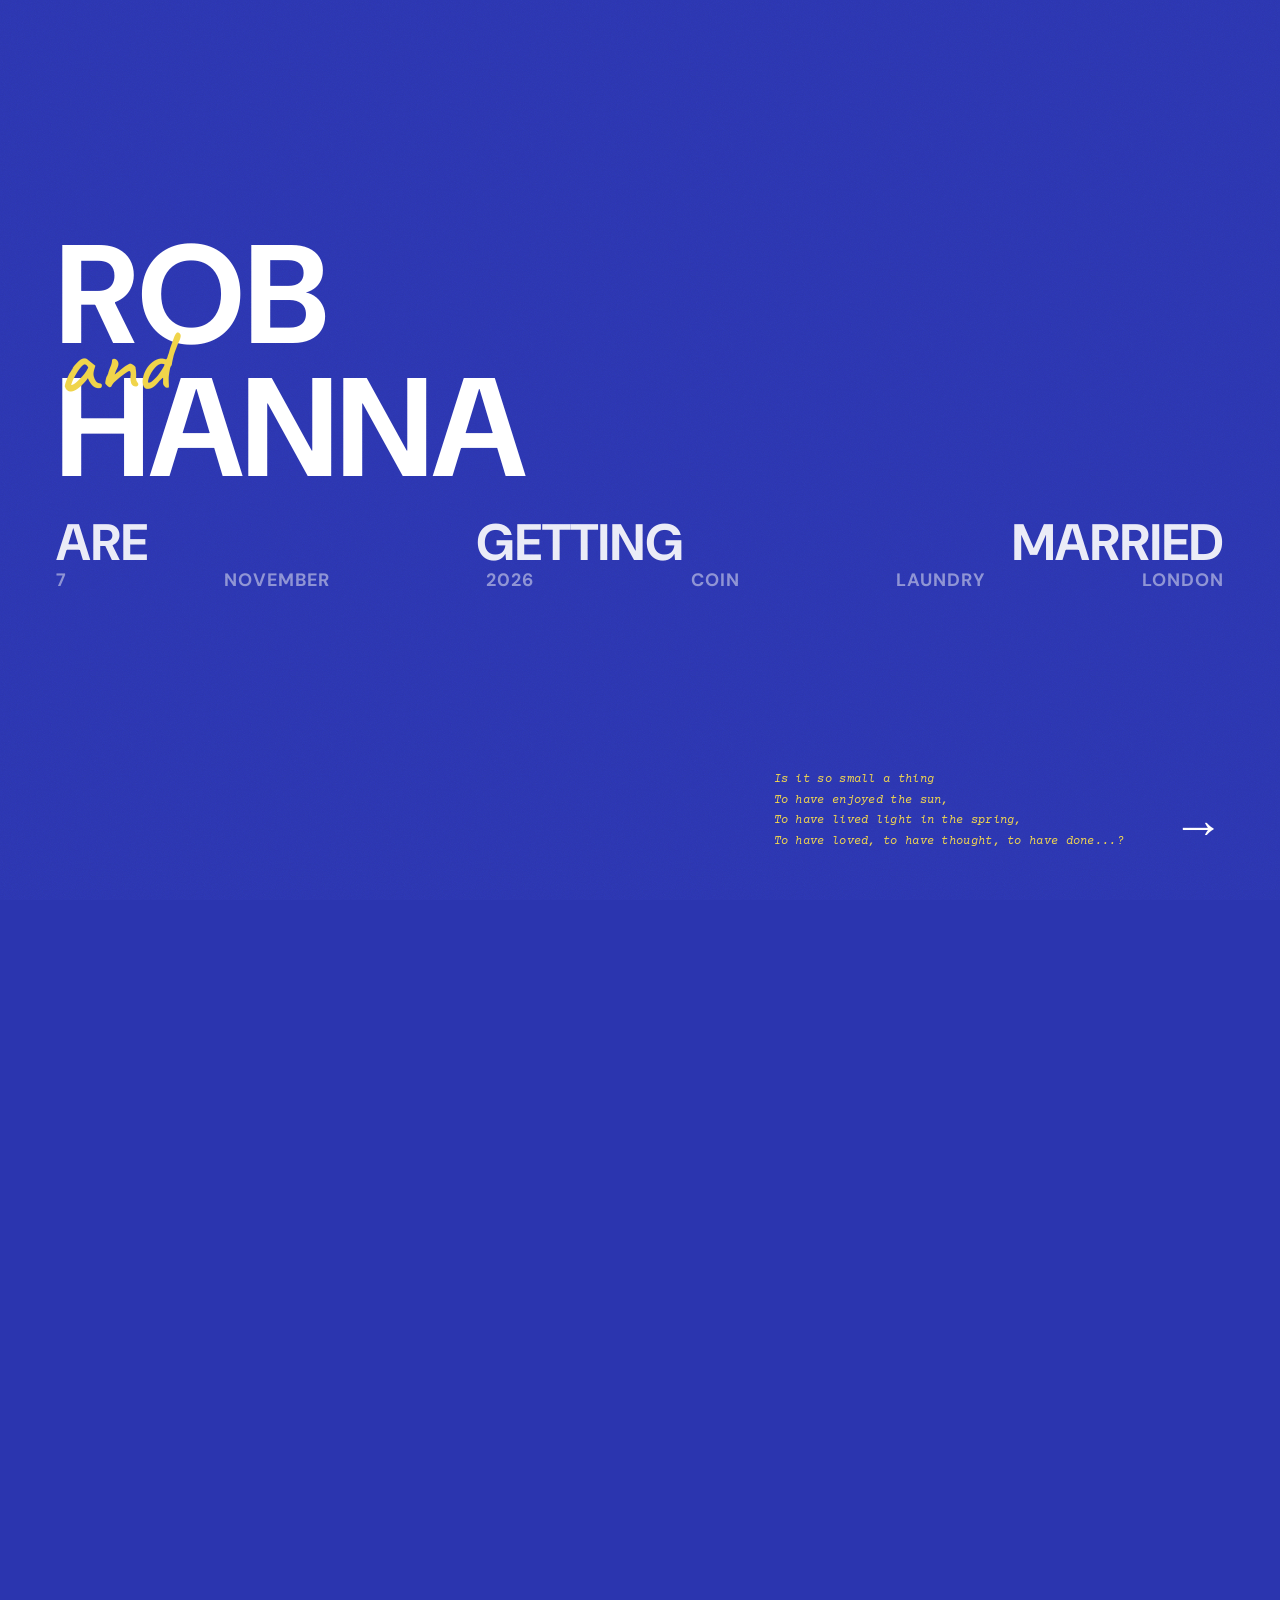
==== commit 314dabd4: "Replace the gift wheel with a simple accordion picker The wheel-of-fortune read as a novelty and gav" ====
--- a/index.html
+++ b/index.html
@@ -117,27 +117,38 @@
       <div class="divider"></div>
       <div class="gift-card">
         <p>Honestly we are just excited to spend the day with you but if you'd like to make a small contribution to our honeymoon fund to Thailand and Australia that would be majorly appreciated.</p>
-        <p class="gift-soon">More details to be shared closer to the time.</p>
       </div>
 
-      <div class="roulette">
-        <div class="roulette-title">Spin the honeymoon wheel</div>
-        <p class="roulette-intro">Can't decide what to give? Don't. Let fate assign you one very specific piece of our honeymoon. No refunds, no swaps, no negotiating with the wheel.</p>
+      <div class="giftpicker">
+        <span class="giftpicker-eyebrow">Optional, and slightly silly</span>
+        <h3 class="giftpicker-title">Pick a piece of the honeymoon</h3>
+        <p class="giftpicker-intro">Rather than a list of toasters, here are the actual things we'll be doing in Thailand and Australia. Have a look, claim one, and we'll think of you while we do it.</p>
 
-        <div class="roulette-stage">
-          <div class="wheel-slot">
-            <div class="wheel-wrap">
-              <canvas id="wheel" width="900" height="900" aria-label="Honeymoon gift roulette wheel"></canvas>
+        <div class="gift-accordion" id="gift-accordion"></div>
+
+        <div class="gift-checkout">
+          <div class="gift-step" id="gift-step-1">
+            <span class="gift-step-num">1</span>
+            <div class="gift-step-body">
+              <span class="gift-step-label">Your gift</span>
+              <span class="gift-step-value empty" id="gift-chosen" aria-live="polite">Nothing chosen yet</span>
             </div>
-            <button class="spin-btn" id="spin-btn" onclick="spinWheel()">Spin!</button>
           </div>
 
-          <div class="roulette-panel">
-            <div class="roulette-result" id="roulette-result" aria-live="polite"></div>
+          <div class="gift-step" id="gift-step-2">
+            <span class="gift-step-num">2</span>
+            <div class="gift-step-body">
+              <label class="gift-step-label" for="gift-name">Your name</label>
+              <input id="gift-name" type="text" autocomplete="name" placeholder="So we know who to thank" />
+            </div>
           </div>
+
+          <div class="gift-pay">
+            <button class="gift-pay-btn" id="pay-paypal" disabled onclick="payGift('paypal')">Pay with PayPal</button>
+            <button class="gift-pay-btn secondary" id="pay-monzo" disabled onclick="payGift('monzo')">Pay with Monzo</button>
+          </div>
+          <p class="gift-pay-hint" id="gift-pay-hint" aria-live="polite">Choose a gift and add your name to unlock the payment buttons.</p>
         </div>
-
-        <p class="roulette-smallprint">Entirely optional, mildly ridiculous, and genuinely appreciated. The wheel is not legally binding.</p>
       </div>
     </div>
   </div>
--- a/styles.css
+++ b/styles.css
@@ -487,73 +487,80 @@
 .gift-note { font-family: 'Courier Prime', monospace; font-size: 12px; color: #aaa; margin-top: 12px; font-style: italic; }
 .gift-soon { font-family: 'Courier Prime', monospace; font-size: 12px; color: #aaa; font-style: italic; margin-top: 0; }
 
-/* GIFT ROULETTE */
-.roulette { background: #fff6e0; border: 3px solid #2f1b0e; padding: 40px; margin-bottom: 20px; transform: rotate(-0.6deg); box-shadow: 6px 6px 0 #ff2e88; text-align: center; }
-.roulette-title { font-family: 'DM Sans', sans-serif; font-size: 28px; font-weight: 700; letter-spacing: -0.5px; color: #f25c1e; text-transform: uppercase; text-shadow: 2px 2px 0 #ffc233; margin-bottom: 14px; }
-.roulette-intro { font-family: 'Courier Prime', monospace; font-size: 14px; color: #6b4a2a; line-height: 1.8; margin-bottom: 28px; }
-/* Only the right half of the wheel shows: its centre sits on the left edge of the window. */
-.roulette-stage { display: flex; flex-direction: column; align-items: center; gap: 30px; margin-bottom: 4px; }
-/* nudged by half the button's overhang so wheel + button sit centred together */
-.wheel-slot { position: relative; flex: 0 0 auto; transform: translateX(-57px); --disc: 440px; --edge: 7px; --flare: 16px; }
-/* The cut edge: the same wedge, grown outwards, showing through as a dark border. */
-.wheel-slot::before {
-  content: ''; position: absolute; z-index: 0; background: #2f1b0e;
-  inset: calc(var(--flare) * -1) calc(var(--edge) * -1);
-  clip-path: polygon(0 50%, 100% 0, 100% 100%);
-  -webkit-mask: radial-gradient(circle at var(--edge) 50%, #000 0 calc(var(--disc) + var(--edge)), transparent calc(var(--disc) + var(--edge) + 1px));
-          mask: radial-gradient(circle at var(--edge) 50%, #000 0 calc(var(--disc) + var(--edge)), transparent calc(var(--disc) + var(--edge) + 1px));
-}
-/* A wedge cut out of the card: apex on the wheel's hub, opening out to the rim. */
-.wheel-wrap {
-  position: relative; z-index: 1; width: 445px; height: 640px; overflow: hidden;
-  clip-path: polygon(0 50%, 100% 0, 100% 100%);
-}
-#wheel {
-  position: absolute; top: 50%; left: 0; width: 880px; height: 880px;
-  transform: translate(-50%, -50%); border-radius: 50%;
-}
-.spin-btn {
-  position: absolute; top: 50%; left: calc(100% + 18px); transform: translateY(-50%); z-index: 3;
-  background: #ff2e88; color: #fff6e0; border: 3px solid #2f1b0e; border-radius: 999px;
-  padding: 16px 24px; cursor: pointer; box-shadow: 4px 4px 0 #2f1b0e;
-  font-family: 'DM Sans', sans-serif; font-size: 13px; font-weight: 700; letter-spacing: 2px;
-  text-transform: uppercase; white-space: nowrap; transition: transform 0.12s, background 0.2s;
-}
-.spin-btn::before {
-  content: ''; position: absolute; left: -22px; top: 50%; transform: translateY(-50%);
-  border-top: 13px solid transparent; border-bottom: 13px solid transparent;
-  border-right: 22px solid #2f1b0e;
-}
-.spin-btn:hover:not(:disabled) { background: #ff5ea3; transform: translateY(-50%) scale(1.05) rotate(-2deg); }
-.spin-btn:active:not(:disabled) { transform: translateY(-50%) scale(0.97); box-shadow: 2px 2px 0 #2f1b0e; }
-.spin-btn:disabled { cursor: not-allowed; background: #f2b705; color: #2f1b0e; }
-.roulette-panel { width: 100%; max-width: 460px; text-align: left; }
-.roulette-result { margin-top: 22px; min-height: 10px; }
-.result-card { background: #ffffff; border: 3px solid #2f1b0e; box-shadow: 4px 4px 0 #00a9a5; padding: 26px 22px; animation: resultIn 0.45s ease-out; }
-@keyframes resultIn { from { opacity: 0; transform: translateY(10px) scale(0.97); } to { opacity: 1; transform: none; } }
-.result-eyebrow { font-family: 'DM Sans', sans-serif; font-size: 9px; letter-spacing: 3px; text-transform: uppercase; color: #00a9a5; margin-bottom: 10px; }
-.result-item { font-family: 'Bodoni Moda', serif; font-size: 24px; line-height: 1.3; color: var(--blue); margin-bottom: 6px; }
-.result-price { font-family: 'Courier Prime', monospace; font-size: 13px; color: #f25c1e; margin-bottom: 8px; }
-.result-blurb { font-family: 'Courier Prime', monospace; font-size: 12px; color: #777; font-style: italic; line-height: 1.7; margin-bottom: 20px; }
-.result-actions { display: flex; gap: 12px; flex-wrap: wrap; }
-.respin-btn {
-  padding: 14px 26px; background: none; border: 1px solid rgba(43,53,175,0.3); color: var(--blue);
-  font-family: 'DM Sans', sans-serif; font-size: 10px; letter-spacing: 3px; text-transform: uppercase; cursor: pointer; transition: background 0.2s;
-}
-.respin-btn:hover { background: rgba(43,53,175,0.06); }
-.roulette-smallprint { font-family: 'Courier Prime', monospace; font-size: 12px; color: #aaa; font-style: italic; margin-top: 22px; line-height: 1.7; }
+/* GIFT PICKER */
+.giftpicker { background: white; border: 1px solid rgba(43,53,175,0.1); padding: 40px; margin-bottom: 20px; box-shadow: 3px 3px 0 var(--blue); }
+.giftpicker-title { font-family: 'Bodoni Moda', serif; font-size: 30px; font-weight: 400; color: var(--blue); line-height: 1.2; margin-bottom: 12px; }
+.giftpicker-eyebrow { display: block; font-family: 'DM Sans', sans-serif; font-size: 9px; letter-spacing: 3px; text-transform: uppercase; color: var(--pink); margin-bottom: 12px; }
+.giftpicker-intro { font-family: 'Courier Prime', monospace; font-size: 14px; color: #555; line-height: 1.8; margin-bottom: 28px; }
+
+/* Accordion */
+.gift-accordion { border-top: 1px solid var(--border); }
+.gift-row { border-bottom: 1px solid var(--border); transition: background 0.25s ease; }
+.gift-row.selected { background: rgba(43,53,175,0.04); }
+
+.gift-row-head {
+  width: 100%; display: flex; align-items: center; gap: 16px; padding: 18px 4px;
+  background: none; border: none; cursor: pointer; text-align: left; font: inherit; color: inherit;
+}
+.gift-row-name { flex: 1; font-family: 'DM Sans', sans-serif; font-size: 16px; font-weight: 400; color: var(--blue); line-height: 1.4; transition: opacity 0.2s; }
+.gift-row-price { font-family: 'Courier Prime', monospace; font-size: 13px; color: var(--pink); flex: 0 0 auto; }
+.gift-row-chevron { flex: 0 0 auto; width: 9px; height: 9px; border-right: 1px solid var(--muted); border-bottom: 1px solid var(--muted); transform: rotate(45deg) translate(-2px, -2px); transition: transform 0.3s ease; }
+.gift-row.open .gift-row-chevron { transform: rotate(-135deg) translate(-3px, -3px); }
+.gift-row-head:hover .gift-row-name { opacity: 0.6; }
+
+/* 0fr -> 1fr gives a smooth height transition without measuring the content. */
+.gift-row-panel { display: grid; grid-template-rows: 0fr; transition: grid-template-rows 0.32s ease; }
+.gift-row.open .gift-row-panel { grid-template-rows: 1fr; }
+.gift-row-panel-inner { overflow: hidden; }
+.gift-row-body { padding: 0 4px 22px; }
+.gift-row-blurb { font-family: 'Courier Prime', monospace; font-size: 13px; font-style: italic; color: #888; line-height: 1.8; margin-bottom: 18px; }
+.gift-row-pick {
+  padding: 12px 28px; background: var(--blue); color: white; border: 1px solid var(--blue);
+  font-family: 'DM Sans', sans-serif; font-size: 10px; letter-spacing: 3px; text-transform: uppercase;
+  cursor: pointer; transition: background 0.2s, color 0.2s;
+}
+.gift-row-pick:hover { background: var(--blue-mid); }
+.gift-row.selected .gift-row-pick { background: none; color: var(--blue); cursor: default; }
+
+/* Checkout */
+.gift-checkout { margin-top: 32px; padding-top: 28px; border-top: 1px solid var(--border); }
+.gift-step { display: flex; gap: 16px; align-items: flex-start; margin-bottom: 22px; }
+.gift-step-num {
+  flex: 0 0 auto; width: 24px; height: 24px; border: 1px solid var(--border); border-radius: 50%;
+  display: flex; align-items: center; justify-content: center; margin-top: 2px;
+  font-family: 'Courier Prime', monospace; font-size: 11px; color: var(--muted); transition: all 0.25s ease;
+}
+.gift-step.done .gift-step-num { background: var(--blue); border-color: var(--blue); color: white; }
+.gift-step-body { flex: 1; min-width: 0; }
+.gift-step-label { display: block; font-family: 'DM Sans', sans-serif; font-size: 9px; letter-spacing: 3px; text-transform: uppercase; color: var(--muted); margin-bottom: 8px; }
+.gift-step-value { font-family: 'Bodoni Moda', serif; font-size: 19px; color: var(--blue); line-height: 1.35; }
+.gift-step-value.empty { font-family: 'Courier Prime', monospace; font-size: 13px; font-style: italic; color: #aaa; }
+.gift-step-value .gift-step-amount { font-family: 'Courier Prime', monospace; font-size: 13px; color: var(--pink); margin-left: 8px; }
+
+#gift-name {
+  width: 100%; padding: 12px 0; background: none; border: none; border-bottom: 1px solid var(--border);
+  font-family: 'Bodoni Moda', serif; font-size: 19px; color: var(--blue); outline: none; transition: border-color 0.2s;
+}
+#gift-name::placeholder { font-family: 'Courier Prime', monospace; font-size: 13px; font-style: italic; color: #ccc; }
+#gift-name:focus { border-bottom-color: var(--blue); }
+
+.gift-pay { display: flex; gap: 12px; flex-wrap: wrap; margin-top: 30px; }
+.gift-pay-btn {
+  flex: 1 1 160px; padding: 16px 24px; border: 1px solid var(--blue); background: var(--blue); color: white;
+  font-family: 'DM Sans', sans-serif; font-size: 10px; letter-spacing: 3px; text-transform: uppercase;
+  cursor: pointer; transition: background 0.2s, opacity 0.2s;
+}
+.gift-pay-btn.secondary { background: none; color: var(--blue); }
+.gift-pay-btn:hover:not(:disabled) { background: var(--blue-mid); color: white; }
+.gift-pay-btn:disabled { opacity: 0.25; cursor: not-allowed; }
+.gift-pay-hint { font-family: 'Courier Prime', monospace; font-size: 12px; color: #aaa; font-style: italic; margin-top: 16px; line-height: 1.7; }
+.gift-pay-hint.done { color: var(--blue); font-style: normal; }
 
 @media (max-width: 768px) {
-  .roulette { padding: 28px 20px; }
-  .result-item { font-size: 20px; }
-  /* only the wheel row spills into the card's padding; the text keeps it */
-  .roulette-stage { gap: 26px; margin: 0 -14px; }
-  /* As big as the card allows once the pointer button has its space. */
-  .wheel-slot { transform: translateX(-37px); --disc: min(240px, calc(100vw - 153px)); --edge: 5px; --flare: 10px; }
-  .wheel-wrap { width: calc(var(--disc) + 5px); height: calc(var(--disc) * 1.45); }
-  #wheel { width: calc(var(--disc) * 2); height: calc(var(--disc) * 2); }
-  .spin-btn { padding: 10px 12px; font-size: 11px; left: calc(100% + 8px); }
-  .roulette-panel { max-width: none; }
+  .giftpicker { padding: 28px 20px; }
+  .giftpicker-title { font-size: 25px; }
+  .gift-row-name { font-size: 15px; }
+  .gift-pay-btn { flex: 1 1 100%; }
 }
 
 /* INFO */
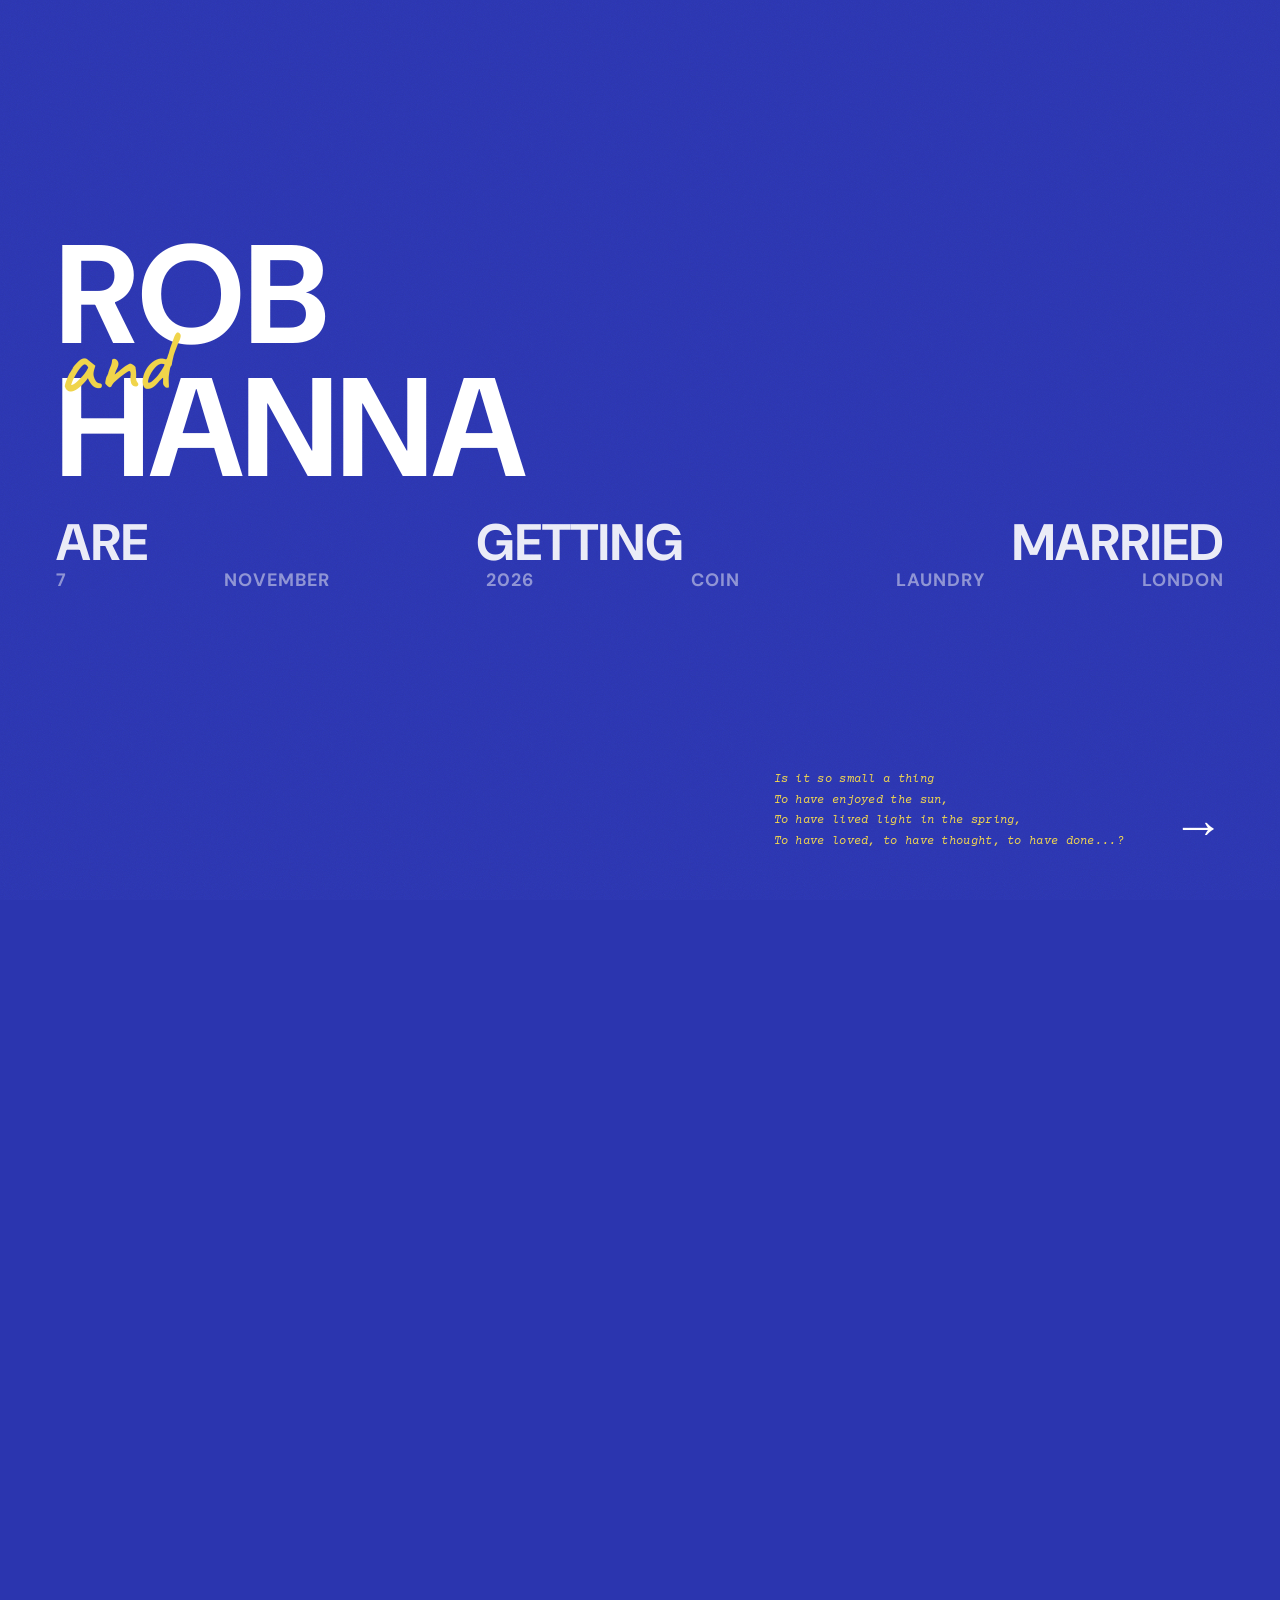
==== commit 20abd32d: "Show gifts as flip postcards and drop suggested amounts The gift list is now the five things most li" ====
--- a/index.html
+++ b/index.html
@@ -121,10 +121,10 @@
 
       <div class="giftpicker">
         <span class="giftpicker-eyebrow">Optional, and slightly silly</span>
-        <h3 class="giftpicker-title">Pick a piece of the honeymoon</h3>
-        <p class="giftpicker-intro">Rather than a list of toasters, here are the actual things we'll be doing in Thailand and Australia. Have a look, claim one, and we'll think of you while we do it.</p>
+        <h3 class="giftpicker-title">Insure us against one disaster</h3>
+        <p class="giftpicker-intro">Rather than a list of toasters, here are the things most likely to go wrong in Thailand and Australia. Turn one over, claim it, and we'll think of you if it happens.</p>
 
-        <div class="gift-accordion" id="gift-accordion"></div>
+        <div class="gift-cards" id="gift-cards"></div>
 
         <div class="gift-checkout">
           <div class="gift-step" id="gift-step-1">
--- a/styles.css
+++ b/styles.css
@@ -493,34 +493,67 @@
 .giftpicker-eyebrow { display: block; font-family: 'DM Sans', sans-serif; font-size: 9px; letter-spacing: 3px; text-transform: uppercase; color: var(--pink); margin-bottom: 12px; }
 .giftpicker-intro { font-family: 'Courier Prime', monospace; font-size: 14px; color: #555; line-height: 1.8; margin-bottom: 28px; }
 
-/* Accordion */
-.gift-accordion { border-top: 1px solid var(--border); }
-.gift-row { border-bottom: 1px solid var(--border); transition: background 0.25s ease; }
-.gift-row.selected { background: rgba(43,53,175,0.04); }
-
-.gift-row-head {
-  width: 100%; display: flex; align-items: center; gap: 16px; padding: 18px 4px;
-  background: none; border: none; cursor: pointer; text-align: left; font: inherit; color: inherit;
-}
-.gift-row-name { flex: 1; font-family: 'DM Sans', sans-serif; font-size: 16px; font-weight: 400; color: var(--blue); line-height: 1.4; transition: opacity 0.2s; }
-.gift-row-price { font-family: 'Courier Prime', monospace; font-size: 13px; color: var(--pink); flex: 0 0 auto; }
-.gift-row-chevron { flex: 0 0 auto; width: 9px; height: 9px; border-right: 1px solid var(--muted); border-bottom: 1px solid var(--muted); transform: rotate(45deg) translate(-2px, -2px); transition: transform 0.3s ease; }
-.gift-row.open .gift-row-chevron { transform: rotate(-135deg) translate(-3px, -3px); }
-.gift-row-head:hover .gift-row-name { opacity: 0.6; }
-
-/* 0fr -> 1fr gives a smooth height transition without measuring the content. */
-.gift-row-panel { display: grid; grid-template-rows: 0fr; transition: grid-template-rows 0.32s ease; }
-.gift-row.open .gift-row-panel { grid-template-rows: 1fr; }
-.gift-row-panel-inner { overflow: hidden; }
-.gift-row-body { padding: 0 4px 22px; }
-.gift-row-blurb { font-family: 'Courier Prime', monospace; font-size: 13px; font-style: italic; color: #888; line-height: 1.8; margin-bottom: 18px; }
-.gift-row-pick {
-  padding: 12px 28px; background: var(--blue); color: white; border: 1px solid var(--blue);
-  font-family: 'DM Sans', sans-serif; font-size: 10px; letter-spacing: 3px; text-transform: uppercase;
+/* Postcards */
+.gift-cards { display: grid; grid-template-columns: repeat(auto-fill, minmax(248px, 1fr)); gap: 18px; }
+
+.postcard { perspective: 1400px; }
+.postcard-inner {
+  position: relative; min-height: 250px; height: 100%;
+  transform-style: preserve-3d; transition: transform 0.62s cubic-bezier(0.4, 0.15, 0.2, 1);
+}
+.postcard.flipped .postcard-inner { transform: rotateY(180deg); }
+
+.postcard-face {
+  position: absolute; inset: 0; width: 100%; height: 100%;
+  display: flex; flex-direction: column; align-items: flex-start; text-align: left;
+  padding: 20px; background: white; border: 1px solid var(--border);
+  box-shadow: 2px 2px 0 rgba(43,53,175,0.07);
+  backface-visibility: hidden; -webkit-backface-visibility: hidden;
+  transition: border-color 0.2s, box-shadow 0.2s;
+}
+.postcard.selected .postcard-face { border-color: var(--blue); box-shadow: 3px 3px 0 var(--blue); }
+
+/* Front: stamp, title, where it goes wrong, and the prompt to turn it over. */
+.pc-front { font: inherit; color: inherit; cursor: pointer; }
+.pc-front:hover { box-shadow: 3px 3px 0 rgba(43,53,175,0.16); }
+.pc-stamp {
+  align-self: flex-end; width: 46px; height: 52px; margin-bottom: 16px;
+  display: flex; align-items: center; justify-content: center; font-size: 24px; line-height: 1;
+  border: 1px dashed rgba(43,53,175,0.35); background: var(--cream); transform: rotate(3deg);
+}
+.pc-title { font-family: 'Bodoni Moda', serif; font-size: 20px; line-height: 1.25; color: var(--blue); }
+.pc-location {
+  font-family: 'Courier Prime', monospace; font-size: 11px; letter-spacing: 1px;
+  text-transform: uppercase; color: var(--pink); margin-top: 9px;
+}
+.pc-rule { width: 100%; border-top: 1px dashed var(--border); margin: auto 0 12px; }
+.pc-cta { font-family: 'DM Sans', sans-serif; font-size: 9px; letter-spacing: 3px; text-transform: uppercase; color: var(--muted); }
+.pc-front:hover .pc-cta { color: var(--blue); }
+
+/* Back: the message side, handwritten. */
+.pc-back { transform: rotateY(180deg); background: var(--cream); justify-content: space-between; }
+.pc-postmark {
+  align-self: flex-end; width: 38px; height: 38px; border-radius: 50%; border: 1px dashed rgba(43,53,175,0.3);
+  display: flex; align-items: center; justify-content: center; font-size: 17px; opacity: 0.75; transform: rotate(-8deg);
+}
+.pc-blurb { font-family: 'Caveat', cursive; font-size: 23px; line-height: 1.4; color: var(--blue); margin: 10px 0; }
+.pc-actions { display: flex; align-items: center; gap: 14px; flex-wrap: wrap; width: 100%; }
+.pc-pick {
+  padding: 11px 22px; background: var(--blue); color: white; border: 1px solid var(--blue);
+  font-family: 'DM Sans', sans-serif; font-size: 9px; letter-spacing: 3px; text-transform: uppercase;
   cursor: pointer; transition: background 0.2s, color 0.2s;
 }
-.gift-row-pick:hover { background: var(--blue-mid); }
-.gift-row.selected .gift-row-pick { background: none; color: var(--blue); cursor: default; }
+.pc-pick:hover { background: var(--blue-mid); }
+.postcard.selected .pc-pick { background: none; color: var(--blue); cursor: default; }
+.pc-return {
+  background: none; border: none; padding: 0; cursor: pointer;
+  font-family: 'Courier Prime', monospace; font-size: 11px; font-style: italic; color: var(--muted);
+}
+.pc-return:hover { color: var(--blue); }
+
+@media (prefers-reduced-motion: reduce) {
+  .postcard-inner { transition: none; }
+}
 
 /* Checkout */
 .gift-checkout { margin-top: 32px; padding-top: 28px; border-top: 1px solid var(--border); }
@@ -535,7 +568,6 @@
 .gift-step-label { display: block; font-family: 'DM Sans', sans-serif; font-size: 9px; letter-spacing: 3px; text-transform: uppercase; color: var(--muted); margin-bottom: 8px; }
 .gift-step-value { font-family: 'Bodoni Moda', serif; font-size: 19px; color: var(--blue); line-height: 1.35; }
 .gift-step-value.empty { font-family: 'Courier Prime', monospace; font-size: 13px; font-style: italic; color: #aaa; }
-.gift-step-value .gift-step-amount { font-family: 'Courier Prime', monospace; font-size: 13px; color: var(--pink); margin-left: 8px; }
 
 #gift-name {
   width: 100%; padding: 12px 0; background: none; border: none; border-bottom: 1px solid var(--border);
@@ -559,7 +591,9 @@
 @media (max-width: 768px) {
   .giftpicker { padding: 28px 20px; }
   .giftpicker-title { font-size: 25px; }
-  .gift-row-name { font-size: 15px; }
+  .gift-cards { grid-template-columns: 1fr; gap: 14px; }
+  .postcard-inner { min-height: 232px; }
+  .pc-title { font-size: 19px; }
   .gift-pay-btn { flex: 1 1 100%; }
 }
 
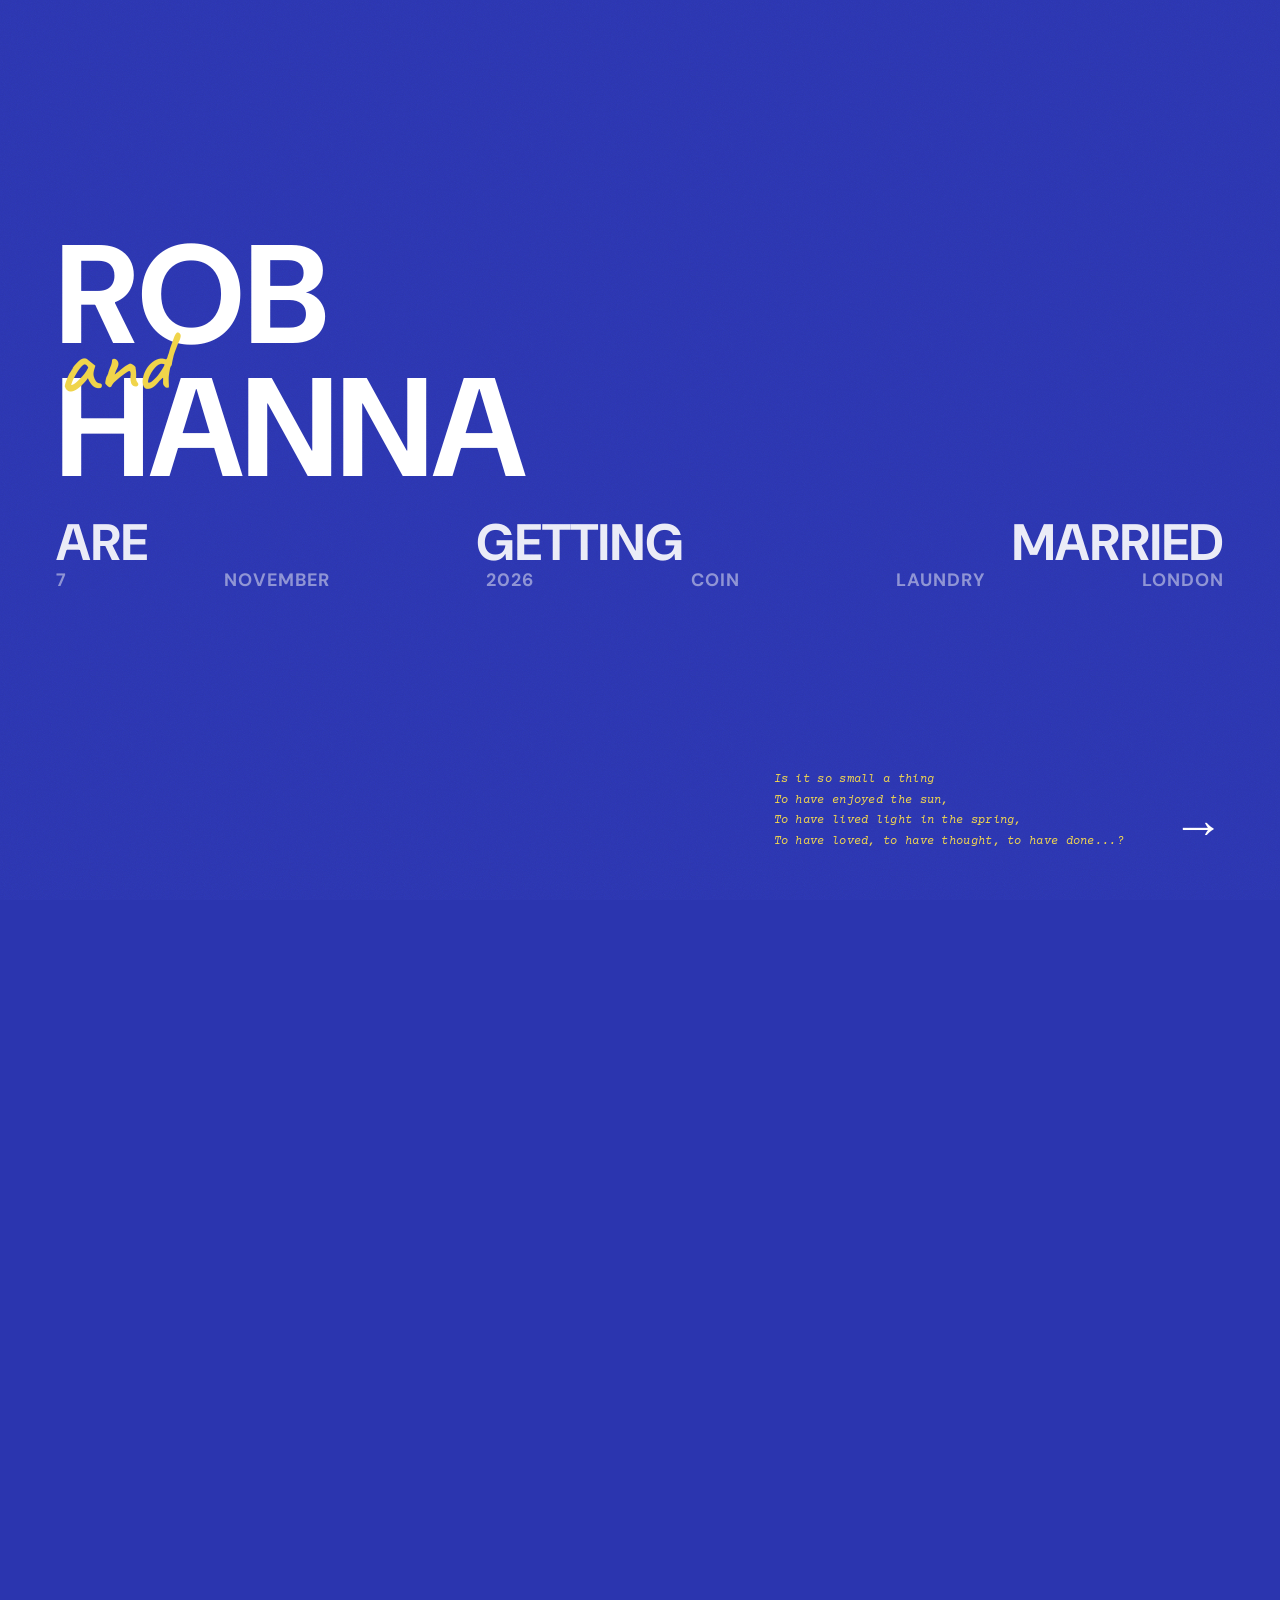
==== commit 5188d352: "removed a paragraph" ====
--- a/index.html
+++ b/index.html
@@ -114,10 +114,6 @@
     <div class="section-inner">
       <span class="section-eyebrow">Gifts</span>
       <h2 class="section-title">Gift list</h2>
-      <div class="divider"></div>
-      <div class="gift-card">
-        <p>Honestly we are just excited to spend the day with you but if you'd like to make a small contribution to our honeymoon fund to Thailand and Australia that would be majorly appreciated.</p>
-      </div>
 
       <div class="giftpicker">
         <span class="giftpicker-eyebrow">Optional, and slightly silly</span>
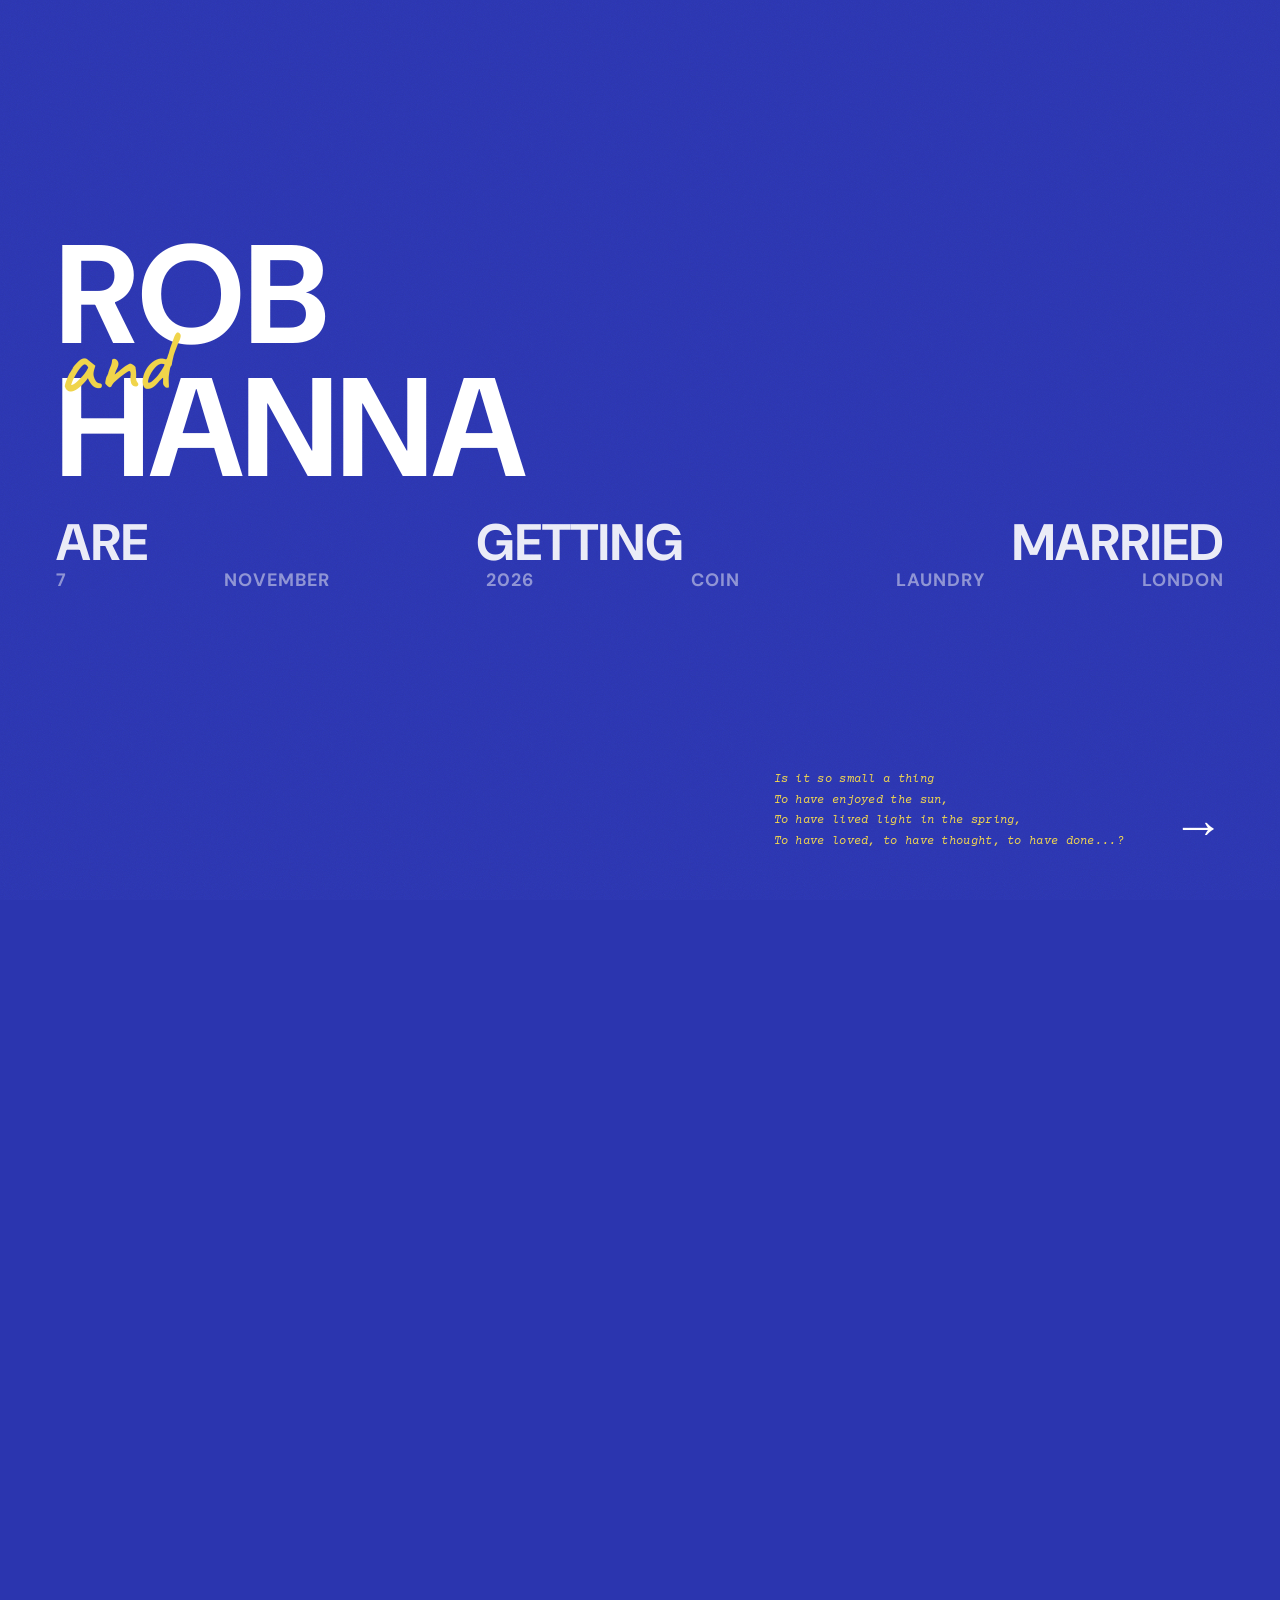
==== commit 6efee2dc: "bring back that paragraph, remove another paragrah" ====
--- a/index.html
+++ b/index.html
@@ -114,6 +114,10 @@
     <div class="section-inner">
       <span class="section-eyebrow">Gifts</span>
       <h2 class="section-title">Gift list</h2>
+      <div class="divider"></div>
+      <div class="gift-card">
+        <p>Honestly we are just excited to spend the day with you but if you'd like to make a small contribution to our honeymoon fund to Thailand and Australia that would be majorly appreciated.</p>
+      </div>
 
       <div class="giftpicker">
         <span class="giftpicker-eyebrow">Optional, and slightly silly</span>
